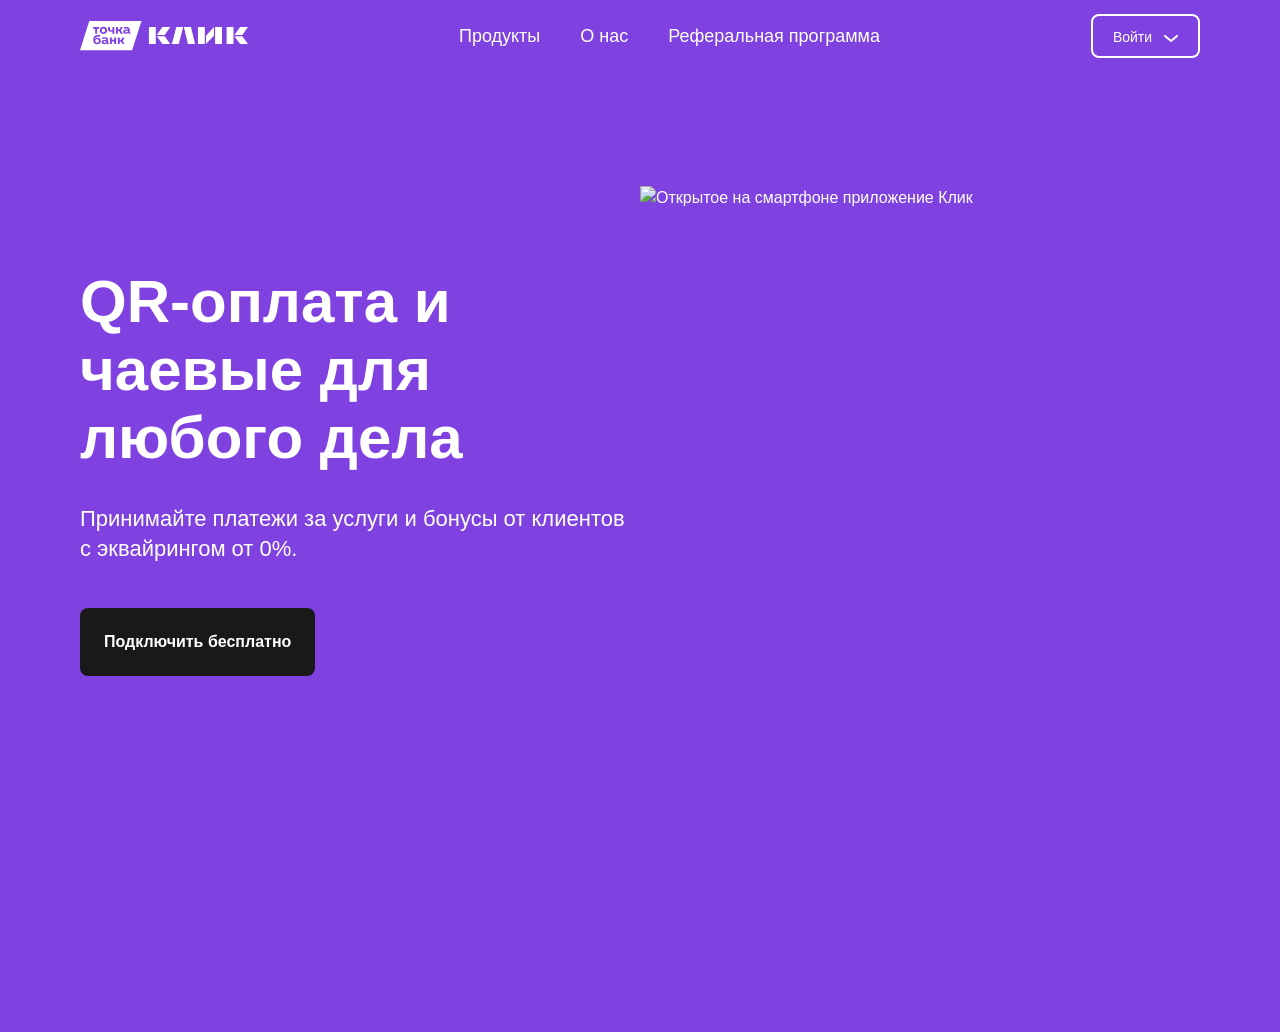
==== hero.html @ 93d18819 "Add files via upload" ====
<!DOCTYPE html>
<html lang="ru">

<head>
  <meta charset="utf-8">
  <meta name="viewport" content="width=device-width, initial-scale=1">
  <title>Оплата по QR-коду и безналичные чаевые для бизнеса — без приложений и комиссий | Клик</title>
  <link rel="preconnect" href="https://www.googletagmanager.com">
  <link rel="preconnect" href="https://mc.yandex.ru">
  <script type="text/javascript">
    (function() {
      function loadGTM() {
        var w = window,
          d = document,
          s = 'script',
          l = 'dataLayer',
          i = 'GTM-5W8ZVG';
        w[l] = w[l] || [];
        w[l].push({
          'gtm.start': new Date().getTime(),
          event: 'gtm.js'
        });
        var f = d.getElementsByTagName(s)[0],
          j = d.createElement(s),
          dl = l != 'dataLayer' ? '&l=' + l : '';
        j.async = true;
        j.src = 'https://www.googletagmanager.com/gtm.js?id=' + i + dl;
        f.parentNode.insertBefore(j, f);
      }
      if ('requestIdleCallback' in window) {
        requestIdleCallback(loadGTM, {
          timeout: 3000
        });
      } else {
        setTimeout(loadGTM, 2000);
      }
    })();
  </script>
  <style>
    html{
      background: #7F42E1;
    }
    @font-face {
      font-family: 'TT Norms Fallback';
      src: local('Arial');
      ascent-override: 97.1%;
      descent-override: 25.4%;
      line-gap-override: 0%;
      size-adjust: 102.17%
    }
    
    @font-face {
      font-family: 'TT Norms Tochka Extended';
      src: url('fonts/TT_Norms_Tochka_Extended_WOFF2/TT_Norms_Tochka_Extended_Normal.woff2') format('woff2');
      font-weight: 400;
      font-style: normal;
      font-display: optional
    }
    
    @font-face {
      font-family: 'TT Norms Tochka Extended';
      src: url('fonts/TT_Norms_Tochka_Extended_WOFF2/TT_Norms_Tochka_Extended_Medium.woff2') format('woff2');
      font-weight: 500;
      font-style: normal;
      font-display: optional
    }
    
    @font-face {
      font-family: 'TT Norms Tochka Extended';
      src: url('fonts/TT_Norms_Tochka_Extended_WOFF2/TT_Norms_Tochka_Extended_DemiBold.woff2') format('woff2');
      font-weight: 600;
      font-style: normal;
      font-display: optional
    }
    
    @font-face {
      font-family: 'TT Norms Tochka Extended';
      src: url('fonts/TT_Norms_Tochka_Extended_WOFF2/TT_Norms_Tochka_Extended_Bold.woff2') format('woff2');
      font-weight: 700;
      font-style: normal;
      font-display: optional
    }
    
    @font-face {
      font-family: 'Tochka Script';
      src: url('fonts/Tochka_Script/Tochka_Script.woff2') format('woff2');
      font-weight: 700;
      font-style: normal;
      font-display: optional
    }
  </style>
  <style>
    *,
    :after,
    :before {
      --tw-border-spacing-x: 0;
      --tw-border-spacing-y: 0;
      --tw-translate-x: 0;
      --tw-translate-y: 0;
      --tw-rotate: 0;
      --tw-skew-x: 0;
      --tw-skew-y: 0;
      --tw-scale-x: 1;
      --tw-scale-y: 1;
      --tw-pan-x: ;
      --tw-pan-y: ;
      --tw-pinch-zoom: ;
      --tw-scroll-snap-strictness: proximity;
      --tw-gradient-from-position: ;
      --tw-gradient-via-position: ;
      --tw-gradient-to-position: ;
      --tw-ordinal: ;
      --tw-slashed-zero: ;
      --tw-numeric-figure: ;
      --tw-numeric-spacing: ;
      --tw-numeric-fraction: ;
      --tw-ring-inset: ;
      --tw-ring-offset-width: 0px;
      --tw-ring-offset-color: #fff;
      --tw-ring-color: rgba(69, 77, 231, .5);
      --tw-ring-offset-shadow: 0 0 #0000;
      --tw-ring-shadow: 0 0 #0000;
      --tw-shadow: 0 0 #0000;
      --tw-shadow-colored: 0 0 #0000;
      --tw-blur: ;
      --tw-brightness: ;
      --tw-contrast: ;
      --tw-grayscale: ;
      --tw-hue-rotate: ;
      --tw-invert: ;
      --tw-saturate: ;
      --tw-sepia: ;
      --tw-drop-shadow: ;
      --tw-backdrop-blur: ;
      --tw-backdrop-brightness: ;
      --tw-backdrop-contrast: ;
      --tw-backdrop-grayscale: ;
      --tw-backdrop-hue-rotate: ;
      --tw-backdrop-invert: ;
      --tw-backdrop-opacity: ;
      --tw-backdrop-saturate: ;
      --tw-backdrop-sepia: ;
      --tw-contain-size: ;
      --tw-contain-layout: ;
      --tw-contain-paint: ;
      --tw-contain-style:
    }
    
    ::backdrop {
      --tw-border-spacing-x: 0;
      --tw-border-spacing-y: 0;
      --tw-translate-x: 0;
      --tw-translate-y: 0;
      --tw-rotate: 0;
      --tw-skew-x: 0;
      --tw-skew-y: 0;
      --tw-scale-x: 1;
      --tw-scale-y: 1;
      --tw-pan-x: ;
      --tw-pan-y: ;
      --tw-pinch-zoom: ;
      --tw-scroll-snap-strictness: proximity;
      --tw-gradient-from-position: ;
      --tw-gradient-via-position: ;
      --tw-gradient-to-position: ;
      --tw-ordinal: ;
      --tw-slashed-zero: ;
      --tw-numeric-figure: ;
      --tw-numeric-spacing: ;
      --tw-numeric-fraction: ;
      --tw-ring-inset: ;
      --tw-ring-offset-width: 0px;
      --tw-ring-offset-color: #fff;
      --tw-ring-color: rgba(69, 77, 231, .5);
      --tw-ring-offset-shadow: 0 0 #0000;
      --tw-ring-shadow: 0 0 #0000;
      --tw-shadow: 0 0 #0000;
      --tw-shadow-colored: 0 0 #0000;
      --tw-blur: ;
      --tw-brightness: ;
      --tw-contrast: ;
      --tw-grayscale: ;
      --tw-hue-rotate: ;
      --tw-invert: ;
      --tw-saturate: ;
      --tw-sepia: ;
      --tw-drop-shadow: ;
      --tw-backdrop-blur: ;
      --tw-backdrop-brightness: ;
      --tw-backdrop-contrast: ;
      --tw-backdrop-grayscale: ;
      --tw-backdrop-hue-rotate: ;
      --tw-backdrop-invert: ;
      --tw-backdrop-opacity: ;
      --tw-backdrop-saturate: ;
      --tw-backdrop-sepia: ;
      --tw-contain-size: ;
      --tw-contain-layout: ;
      --tw-contain-paint: ;
      --tw-contain-style:
    }
    
    *,
    :after,
    :before {
      border: 0 solid #e5e7eb;
      box-sizing: border-box
    }
    
    :after,
    :before {
      --tw-content: ""
    }
    
    :host,
    html {
      line-height: 1.5;
      -webkit-text-size-adjust: 100%;
      font-family: TT Norms Tochka Extended, TT Norms Fallback, sans-serif;
      font-feature-settings: normal;
      font-variation-settings: normal;
      -moz-tab-size: 4;
      -o-tab-size: 4;
      tab-size: 4;
      -webkit-tap-highlight-color: transparent
    }
    
    body {
      line-height: inherit;
      margin: 0
    }
    
    hr {
      border-top-width: 1px;
      color: inherit;
      height: 0
    }
    
    abbr:where([title]) {
      -webkit-text-decoration: underline dotted;
      text-decoration: underline dotted
    }
    
    h1,
    h2,
    h3,
    h4,
    h5,
    h6 {
      font-size: inherit;
      font-weight: inherit
    }
    
    a {
      color: inherit;
      text-decoration: inherit
    }
    
    b,
    strong {
      font-weight: bolder
    }
    
    code,
    kbd,
    pre,
    samp {
      font-family: ui-monospace, SFMono-Regular, Menlo, Monaco, Consolas, Liberation Mono, Courier New, monospace;
      font-feature-settings: normal;
      font-size: 1em;
      font-variation-settings: normal
    }
    
    small {
      font-size: 80%
    }
    
    sub,
    sup {
      font-size: 75%;
      line-height: 0;
      position: relative;
      vertical-align: baseline
    }
    
    sub {
      bottom: -.25em
    }
    
    sup {
      top: -.5em
    }
    
    table {
      border-collapse: collapse;
      border-color: inherit;
      text-indent: 0
    }
    
    button,
    input,
    optgroup,
    select,
    textarea {
      color: inherit;
      font-family: inherit;
      font-feature-settings: inherit;
      font-size: 100%;
      font-variation-settings: inherit;
      font-weight: inherit;
      letter-spacing: inherit;
      line-height: inherit;
      margin: 0;
      padding: 0
    }
    
    button,
    select {
      text-transform: none
    }
    
    button,
    input:where([type=button]),
    input:where([type=reset]),
    input:where([type=submit]) {
      -webkit-appearance: button;
      background-color: transparent;
      background-image: none
    }
    
    :-moz-focusring {
      outline: auto
    }
    
    :-moz-ui-invalid {
      box-shadow: none
    }
    
    progress {
      vertical-align: baseline
    }
    
    ::-webkit-inner-spin-button,
    ::-webkit-outer-spin-button {
      height: auto
    }
    
    [type=search] {
      -webkit-appearance: textfield;
      outline-offset: -2px
    }
    
    ::-webkit-search-decoration {
      -webkit-appearance: none
    }
    
    ::-webkit-file-upload-button {
      -webkit-appearance: button;
      font: inherit
    }
    
    summary {
      display: list-item
    }
    
    blockquote,
    dd,
    dl,
    figure,
    h1,
    h2,
    h3,
    h4,
    h5,
    h6,
    hr,
    p,
    pre {
      margin: 0
    }
    
    fieldset {
      margin: 0
    }
    
    fieldset,
    legend {
      padding: 0
    }
    
    menu,
    ol,
    ul {
      list-style: none;
      margin: 0;
      padding: 0
    }
    
    dialog {
      padding: 0
    }
    
    textarea {
      resize: vertical
    }
    
    input::-moz-placeholder,
    textarea::-moz-placeholder {
      color: #9ca3af;
      opacity: 1
    }
    
    input::placeholder,
    textarea::placeholder {
      color: #9ca3af;
      opacity: 1
    }
    
    [role=button],
    button {
      cursor: pointer
    }
    
    :disabled {
      cursor: default
    }
    
    audio,
    canvas,
    embed,
    iframe,
    img,
    object,
    svg,
    video {
      display: block;
      vertical-align: middle
    }
    
    img,
    video {
      height: auto;
      max-width: 100%
    }
    
    [hidden]:where(:not([hidden=until-found])) {
      display: none
    }
    
    html {
      scroll-behavior: smooth
    }
    
    body {
      box-sizing: border-box;
      font-family: TT Norms Tochka Extended, TT Norms Fallback, sans-serif
    }
    
    header {
      transition-duration: .2s;
      transition-property: all;
      transition-timing-function: cubic-bezier(.4, 0, .2, 1);
      width: 100%
    }
    
    footer,
    main {
      display: flex;
      flex-direction: column;
      margin: 0 auto
    }
    
    footer {
      gap: 1.5rem;
      padding: 2rem 1rem 1.5rem
    }
    
    @media(min-width:768px) {
      footer {
        gap: 2.5rem;
        padding: 2.5rem 1.75rem
      }
    }
    
    @media(min-width:1280px) {
      footer {
        padding: 4rem 5rem
      }
    }
    
    input:focus-visible {
      outline-style: solid;
      outline-width: 1px
    }
    
    ul {
      list-style-type: none;
      margin: 0;
      padding: 0
    }
    
    svg {
      transition-duration: .2s;
      transition-property: color, background-color, border-color, text-decoration-color, fill, stroke;
      transition-timing-function: cubic-bezier(.4, 0, .2, 1);
      vertical-align: baseline
    }
    
    .h1-website {
      font-size: 40px;
      font-weight: 700;
      line-height: 48px
    }
    
    @media(min-width:768px) {
      .h1-website {
        font-size: 48px;
        line-height: 56px
      }
    }
    
    @media(min-width:1280px) {
      .h1-website {
        font-size: 60px;
        line-height: 68px
      }
    }
    
    .h2-website {
      font-size: 32px;
      font-weight: 600;
      line-height: 40px
    }
    
    @media(min-width:768px) {
      .h2-website {
        font-size: 40px;
        line-height: 48px
      }
    }
    
    @media(min-width:1280px) {
      .h2-website {
        font-size: 48px;
        line-height: 56px
      }
    }
    
    .h3-website {
      font-size: 26px;
      font-weight: 600;
      line-height: 34px
    }
    
    @media(min-width:768px) {
      .h3-website {
        font-size: 30px;
        line-height: 38px
      }
    }
    
    @media(min-width:1280px) {
      .h3-website {
        font-size: 36px;
        line-height: 44px
      }
    }
    
    .h4-website {
      font-size: 22px;
      font-weight: 600;
      line-height: 30px
    }
    
    @media(min-width:768px) {
      .h4-website {
        font-size: 24px;
        line-height: 32px
      }
    }
    
    @media(min-width:1280px) {
      .h4-website {
        font-size: 28px;
        line-height: 36px
      }
    }
    
    .h5-website-normal {
      font-size: 18px;
      font-weight: 450;
      line-height: 26px
    }
    
    @media(min-width:768px) {
      .h5-website-normal {
        font-size: 20px;
        line-height: 28px
      }
    }
    
    @media(min-width:1280px) {
      .h5-website-normal {
        font-size: 22px;
        line-height: 30px
      }
    }
    
    .h5-website-demibold {
      font-size: 18px;
      font-weight: 600;
      line-height: 26px
    }
    
    @media(min-width:768px) {
      .h5-website-demibold {
        font-size: 20px;
        line-height: 28px
      }
    }
    
    @media(min-width:1280px) {
      .h5-website-demibold {
        font-size: 22px;
        line-height: 30px
      }
    }
    
    .text-body-l {
      font-size: 18px;
      font-weight: 500;
      line-height: 24px
    }
    
    @media(min-width:768px) {
      .text-body-l {
        font-size: 18px;
        line-height: 24px
      }
    }
    
    @media(min-width:1280px) {
      .text-body-l {
        font-size: 20px;
        line-height: 24px
      }
    }
    
    .text-body-m {
      font-size: 16px;
      font-weight: 500;
      line-height: 20px
    }
    
    @media(min-width:768px) {
      .text-body-m {
        font-size: 16px;
        line-height: 20px
      }
    }
    
    @media(min-width:1280px) {
      .text-body-m {
        font-size: 18px;
        line-height: 24px
      }
    }
    
    .text-body-s {
      font-size: 14px;
      font-weight: 500;
      line-height: 16px
    }
    
    @media(min-width:768px) {
      .text-body-s {
        font-size: 14px;
        line-height: 16px
      }
    }
    
    @media(min-width:1280px) {
      .text-body-s {
        font-size: 16px;
        line-height: 20px
      }
    }
    
    .text-button-l {
      font-size: 18px
    }
    
    .text-button-l,
    .text-button-m {
      font-weight: 600;
      line-height: 24px
    }
    
    .text-button-m {
      font-size: 16px
    }
    
    .text-button-s {
      font-size: 14px
    }
    
    .text-button-s,
    .text-display-l {
      font-weight: 600;
      line-height: 20px
    }
    
    .text-display-l {
      font-size: 16px
    }
    
    .text-display-m {
      font-size: 14px;
      font-weight: 500;
      line-height: 18px
    }
    
    .text-display-s {
      font-size: 12px;
      font-weight: 400;
      line-height: 16px
    }
    
    .text-stepNumber {
      font-size: 18px;
      font-weight: 700;
      line-height: 26px
    }
    
    @media(min-width:768px) {
      .text-stepNumber {
        font-size: 20px;
        line-height: 28px
      }
    }
    
    @media(min-width:1280px) {
      .text-stepNumber {
        font-size: 22px;
        line-height: 30px
      }
    }
    
    .text-nav-buttons-l {
      font-size: 18px;
      font-weight: 500;
      line-height: 24px
    }
    
    .text-nav-buttons-m {
      font-size: 16px;
      font-weight: 500;
      line-height: 24px
    }
    
    .btn-black {
      --tw-bg-opacity: 1;
      background-color: rgb(25 25 25/var(--tw-bg-opacity, 1));
      --tw-text-opacity: 1;
      color: rgb(255 255 255/var(--tw-text-opacity, 1))
    }
    
    .btn-black:active {
      --tw-bg-opacity: 1;
      background-color: rgb(0 0 0/var(--tw-bg-opacity, 1))
    }
    
    .btn-black:disabled {
      background-color: #19191914;
      color: #1919195c
    }
    
    @media(min-width:1280px) {
      .btn-black:hover {
        --tw-bg-opacity: 1;
        background-color: rgb(61 61 61/var(--tw-bg-opacity, 1))
      }
    }
    
    .btn-white {
      --tw-bg-opacity: 1;
      background-color: rgb(255 255 255/var(--tw-bg-opacity, 1));
      --tw-text-opacity: 1;
      color: rgb(25 25 25/var(--tw-text-opacity, 1))
    }
    
    .btn-white:hover {
      background-color: rgb(61 61 61/var(--tw-bg-opacity, 1))
    }
    
    .btn-white:active,
    .btn-white:hover {
      --tw-bg-opacity: 1;
      --tw-text-opacity: 1;
      color: rgb(255 255 255/var(--tw-text-opacity, 1))
    }
    
    .btn-white:active {
      background-color: rgb(0 0 0/var(--tw-bg-opacity, 1))
    }
    
    .btn-white:disabled {
      background-color: #19191914;
      color: #1919195c
    }
    
    .btn-with-border-black {
      border-width: 2px;
      --tw-border-opacity: 1;
      background-color: transparent;
      border-color: rgb(25 25 25/var(--tw-border-opacity, 1));
      --tw-text-opacity: 1;
      color: rgb(25 25 25/var(--tw-text-opacity, 1))
    }
    
    .btn-with-border-black:active,
    .btn-with-border-black:disabled {
      border-color: #1919190d;
      color: #1919195c
    }
    
    @media(min-width:1280px) {
      .btn-with-border-black:hover {
        color: #19191999
      }
    }
    
    .btn-with-border-white {
      border-width: 2px;
      --tw-border-opacity: 1;
      background-color: transparent;
      border-color: rgb(255 255 255/var(--tw-border-opacity, 1));
      --tw-text-opacity: 1;
      color: rgb(255 255 255/var(--tw-text-opacity, 1))
    }
    
    .btn-with-border-white:active {
      --tw-border-opacity: 1;
      border-color: rgb(178 142 237/var(--tw-border-opacity, 1));
      --tw-text-opacity: 1;
      color: rgb(178 142 237/var(--tw-text-opacity, 1))
    }
    
    .btn-with-border-white:disabled {
      border-color: #19191999;
      color: #19191999
    }
    
    @media(min-width:1280px) {
      .btn-with-border-white:hover {
        --tw-border-opacity: 1;
        border-color: rgb(178 142 237/var(--tw-border-opacity, 1));
        --tw-text-opacity: 1;
        color: rgb(178 142 237/var(--tw-text-opacity, 1))
      }
    }
    
    .btn-light-gray {
      background-color: #1919190d;
      --tw-text-opacity: 1;
      color: rgb(25 25 25/var(--tw-text-opacity, 1))
    }
    
    .btn-light-gray:hover {
      background-color: #19191914
    }
    
    .btn-light-gray:active,
    .btn-light-gray:disabled {
      background-color: #1919190d;
      color: #1919195c
    }
    
    .btn-red {
      --tw-bg-opacity: 1;
      background-color: rgb(204 38 38/var(--tw-bg-opacity, 1));
      --tw-text-opacity: 1;
      color: rgb(255 255 255/var(--tw-text-opacity, 1))
    }
    
    .btn-red:active {
      --tw-bg-opacity: 1;
      background-color: rgb(0 0 0/var(--tw-bg-opacity, 1))
    }
    
    .btn-red:disabled {
      background-color: #19191914;
      color: #1919195c
    }
    
    @media(min-width:1280px) {
      .btn-red:hover {
        --tw-bg-opacity: 1;
        background-color: rgb(163 16 16/var(--tw-bg-opacity, 1))
      }
    }
    
    .app-button_large,
    .app-button_medium,
    .app-button_small {
      align-items: center;
      display: flex;
      gap: .5rem;
      justify-content: center;
      transition-duration: .2s;
      transition-property: all;
      transition-timing-function: cubic-bezier(.4, 0, .2, 1)
    }
    
    .app-button_small {
      border-radius: .5rem;
      font-size: 14px;
      font-weight: 500;
      height: 2.75rem;
      line-height: 18px;
      padding: .75rem 1.25rem;
      text-align: center
    }
    
    .app-button_large,
    .app-button_medium {
      border-radius: .5rem;
      height: 3.5rem;
      padding: 1rem 1.25rem;
      text-align: center
    }
    
    @media(min-width:768px) {
      .app-button_large {
        height: 4.25rem;
        padding: 1.25rem 1.5rem
      }
    }
    
    .bg-settings_banner {
      background-position: 44% bottom;
      background-repeat: no-repeat;
      background-size: 150%
    }
    
    @media(min-width:768px) {
      .bg-settings_banner {
        background-position: 0 100%;
        background-size: 75%
      }
    }
    
    .safe-area {
      margin-left: 1rem;
      margin-right: 1rem
    }
    
    @media(min-width:768px) {
      .safe-area {
        margin-left: 1.75rem;
        margin-right: 1.75rem
      }
    }
    
    @media(min-width:1280px) {
      .safe-area {
        margin-left: 5rem;
        margin-right: 5rem
      }
    }
    
    .inset-section-header {
      padding-bottom: 2.5rem;
      padding-top: 5rem
    }
    
    @media(min-width:768px) {
      .inset-section-header {
        padding-bottom: 52px;
        padding-top: 7rem
      }
    }
    
    @media(min-width:1280px) {
      .inset-section-header {
        padding-bottom: 5rem;
        padding-top: 10rem
      }
    }
    
    .inset-section-header-l {
      padding-top: 5rem
    }
    
    @media(min-width:768px) {
      .inset-section-header-l {
        padding-top: 7rem
      }
    }
    
    @media(min-width:1280px) {
      .inset-section-header-l {
        padding-top: 10rem
      }
    }
    
    .inset-section-header-m {
      margin-top: 2.5rem
    }
    
    @media(min-width:768px) {
      .inset-section-header-m {
        margin-top: 52px
      }
    }
    
    @media(min-width:1280px) {
      .inset-section-header-m {
        margin-top: 5rem
      }
    }
    
    .inset-section-header-s {
      margin-top: 1.25rem
    }
    
    @media(min-width:768px) {
      .inset-section-header-s {
        margin-top: 1.75rem
      }
    }
    
    @media(min-width:1280px) {
      .inset-section-header-s {
        margin-top: 2.5rem
      }
    }
    
    .spacing-card-base {
      padding: 1.5rem
    }
    
    @media(min-width:768px) {
      .spacing-card-base {
        padding: 2rem
      }
    }
    
    @media(min-width:1280px) {
      .spacing-card-base {
        padding: 2.5rem
      }
    }
    
    .spacing-hero-product {
      margin-left: 0;
      margin-right: 0;
      padding: 5rem 1rem
    }
    
    @media(min-width:768px) {
      .spacing-hero-product {
        margin-left: 0;
        margin-right: 0;
        padding: 7rem 1.75rem
      }
    }
    
    @media(min-width:1280px) {
      .spacing-hero-product {
        margin-left: 5rem;
        margin-right: 5rem;
        padding: 2.5rem
      }
    }
    
    .spacing-hero-primary {
      margin-left: 0;
      margin-right: 0;
      padding: 5rem 1rem
    }
    
    @media(min-width:768px) {
      .spacing-hero-primary {
        margin-left: 0;
        margin-right: 0;
        padding: 7rem 1.75rem
      }
    }
    
    @media(min-width:1280px) {
      .spacing-hero-primary {
        margin-left: 5rem;
        margin-right: 5rem;
        padding: 5rem 0
      }
    }
    
    .spacing-hero-referal {
      margin-left: 0;
      margin-right: 0;
      padding: 5rem 1rem
    }
    
    @media(min-width:768px) {
      .spacing-hero-referal {
        margin-left: 0;
        margin-right: 0;
        padding: 7rem 1.75rem
      }
    }
    
    @media(min-width:1280px) {
      .spacing-hero-referal {
        margin-left: 5rem;
        margin-right: 5rem;
        padding: 5rem 2.5rem
      }
    }
    
    .spacing-footer {
      padding: 5rem 1rem
    }
    
    @media(min-width:768px) {
      .spacing-footer {
        padding: 7rem 1.75rem
      }
    }
    
    @media(min-width:1280px) {
      .spacing-footer {
        padding: 10rem 5rem
      }
    }
    
    .spacing-faq-question {
      padding-bottom: .75rem;
      padding-top: .75rem
    }
    
    .spacing-faq-answer {
      padding-bottom: 1.5rem
    }
    
    .gap-layout-l {
      gap: 5rem
    }
    
    .gap-layout-m {
      gap: 2.5rem
    }
    
    .gap-layout-s {
      gap: 1.25rem
    }
    
    .gap-card-l {
      gap: 1.75rem
    }
    
    .gap-card-m {
      gap: 1.25rem
    }
    
    .gap-card-s {
      gap: 1rem
    }
    
    .gap-card-xs {
      gap: .5rem
    }
    
    .gap-card-xxs {
      gap: .25rem
    }
    
    .gap-footer-xl {
      gap: 2.5rem
    }
    
    @media(min-width:768px) {
      .gap-footer-xl {
        gap: 60px
      }
    }
    
    @media(min-width:1280px) {
      .gap-footer-xl {
        gap: 60px
      }
    }
    
    .gap-footer-l {
      gap: 1.5rem
    }
    
    @media(min-width:768px) {
      .gap-footer-l {
        gap: 1.5rem
      }
    }
    
    @media(min-width:1280px) {
      .gap-footer-l {
        gap: 2.5rem
      }
    }
    
    .gap-footer-m {
      gap: 1.25rem
    }
    
    .gap-footer-s {
      gap: .75rem
    }
    
    .gap-footer-x {
      -moz-column-gap: 1.25rem;
      column-gap: 1.25rem
    }
    
    .gap-footer-y {
      row-gap: 2.5rem
    }
    
    @media(min-width:768px) {
      .gap-footer-y {
        row-gap: 60px
      }
    }
    
    @media(min-width:1280px) {
      .gap-footer-y {
        row-gap: 60px
      }
    }
    
    .gap-stepper-cta {
      gap: 2.5rem
    }
    
    .gap-stepper-card {
      gap: 1.25rem
    }
    
    @media(min-width:768px) {
      .gap-stepper-card {
        gap: 2.5rem
      }
    }
    
    @media(min-width:1280px) {
      .gap-stepper-card {
        gap: 2.5rem
      }
    }
    
    .radius-cards {
      border-radius: 1.5rem
    }
    
    @media(min-width:768px) {
      .radius-cards {
        border-radius: 1.5rem
      }
    }
    
    @media(min-width:1280px) {
      .radius-cards {
        border-radius: 32px
      }
    }
    
    .radius-hero {
      border-radius: 0
    }
    
    @media(min-width:768px) {
      .radius-hero {
        border-radius: 0
      }
    }
    
    @media(min-width:1280px) {
      .radius-hero {
        border-radius: 40px
      }
    }
    
    .radius-cta-secondary {
      border-radius: 0
    }
    
    @media(min-width:768px) {
      .radius-cta-secondary {
        border-radius: 0
      }
    }
    
    @media(min-width:1280px) {
      .radius-cta-secondary {
        border-radius: 32px
      }
    }
    
    .radius-pill {
      border-radius: 9999px
    }
    
    .sr-only {
      height: 1px;
      margin: -1px;
      overflow: hidden;
      padding: 0;
      position: absolute;
      width: 1px;
      clip: rect(0, 0, 0, 0);
      border-width: 0;
      white-space: nowrap
    }
    
    .pointer-events-none {
      pointer-events: none
    }
    
    .fixed {
      position: fixed
    }
    
    .absolute {
      position: absolute
    }
    
    .relative {
      position: relative
    }
    
    .inset-0 {
      inset: 0
    }
    
    .inset-y-0 {
      bottom: 0;
      top: 0
    }
    
    .bottom-0 {
      bottom: 0
    }
    
    .bottom-\[-22px\] {
      bottom: -22px
    }
    
    .bottom-\[20px\] {
      bottom: 20px
    }
    
    .bottom-\[22px\] {
      bottom: 22px
    }
    
    .left-0 {
      left: 0
    }
    
    .left-1\/2 {
      left: 50%
    }
    
    .left-10 {
      left: 2.5rem
    }
    
    .left-3 {
      left: .75rem
    }
    
    .left-\[32px\] {
      left: 32px
    }
    
    .right-0 {
      right: 0
    }
    
    .right-3 {
      right: .75rem
    }
    
    .right-4 {
      right: 1rem
    }
    
    .right-5 {
      right: 1.25rem
    }
    
    .right-\[0px\] {
      right: 0
    }
    
    .right-\[45px\] {
      right: 45px
    }
    
    .right-\[5px\] {
      right: 5px
    }
    
    .top-0 {
      top: 0
    }
    
    .top-1\/2 {
      top: 50%
    }
    
    .top-4 {
      top: 1rem
    }
    
    .top-5 {
      top: 1.25rem
    }
    
    .top-\[55px\] {
      top: 55px
    }
    
    .top-\[5px\] {
      top: 5px
    }
    
    .top-\[72px\] {
      top: 72px
    }
    
    .top-full {
      top: 100%
    }
    
    .z-10 {
      z-index: 10
    }
    
    .z-20 {
      z-index: 20
    }
    
    .z-50 {
      z-index: 50
    }
    
    .z-\[-10\] {
      z-index: -10
    }
    
    .z-\[49\] {
      z-index: 49
    }
    
    .col-span-1 {
      grid-column: span 1/span 1
    }
    
    .col-span-2 {
      grid-column: span 2/span 2
    }
    
    .col-span-3 {
      grid-column: span 3/span 3
    }
    
    .row-span-2 {
      grid-row: span 2/span 2
    }
    
    .m-4 {
      margin: 1rem
    }
    
    .m-\[0_auto\] {
      margin: 0 auto
    }
    
    .m-auto {
      margin: auto
    }
    
    .mx-2 {
      margin-left: .5rem;
      margin-right: .5rem
    }
    
    .mx-4 {
      margin-left: 1rem;
      margin-right: 1rem
    }
    
    .mx-5 {
      margin-left: 1.25rem;
      margin-right: 1.25rem
    }
    
    .mx-6 {
      margin-left: 1.5rem;
      margin-right: 1.5rem
    }
    
    .mx-auto {
      margin-left: auto;
      margin-right: auto
    }
    
    .my-0 {
      margin-bottom: 0;
      margin-top: 0
    }
    
    .my-7 {
      margin-bottom: 1.75rem;
      margin-top: 1.75rem
    }
    
    .mb-1 {
      margin-bottom: .25rem
    }
    
    .mb-10 {
      margin-bottom: 2.5rem
    }
    
    .mb-11 {
      margin-bottom: 2.75rem
    }
    
    .mb-14 {
      margin-bottom: 3.5rem
    }
    
    .mb-2 {
      margin-bottom: .5rem
    }
    
    .mb-20 {
      margin-bottom: 5rem
    }
    
    .mb-3 {
      margin-bottom: .75rem
    }
    
    .mb-4 {
      margin-bottom: 1rem
    }
    
    .mb-5 {
      margin-bottom: 1.25rem
    }
    
    .mb-6 {
      margin-bottom: 1.5rem
    }
    
    .mb-8 {
      margin-bottom: 2rem
    }
    
    .mb-\[14px\] {
      margin-bottom: 14px
    }
    
    .mb-\[7\.5rem\] {
      margin-bottom: 7.5rem
    }
    
    .ml-2 {
      margin-left: .5rem
    }
    
    .ml-5 {
      margin-left: 1.25rem
    }
    
    .ml-9 {
      margin-left: 2.25rem
    }
    
    .ml-auto {
      margin-left: auto
    }
    
    .mr-2 {
      margin-right: .5rem
    }
    
    .mt-1 {
      margin-top: .25rem
    }
    
    .mt-10 {
      margin-top: 2.5rem
    }
    
    .mt-2 {
      margin-top: .5rem
    }
    
    .mt-24 {
      margin-top: 6rem
    }
    
    .mt-4 {
      margin-top: 1rem
    }
    
    .mt-\[28px\] {
      margin-top: 28px
    }
    
    .mt-\[68px\] {
      margin-top: 68px
    }
    
    .box-border {
      box-sizing: border-box
    }
    
    .line-clamp-1 {
      display: -webkit-box;
      overflow: hidden;
      -webkit-box-orient: vertical;
      -webkit-line-clamp: 1
    }
    
    .block {
      display: block
    }
    
    .inline-block {
      display: inline-block
    }
    
    .flex {
      display: flex
    }
    
    .inline-flex {
      display: inline-flex
    }
    
    .grid {
      display: grid
    }
    
    .hidden {
      display: none
    }
    
    .aspect-square {
      aspect-ratio: 1/1
    }
    
    .size-20 {
      height: 5rem;
      width: 5rem
    }
    
    .size-6 {
      height: 1.5rem;
      width: 1.5rem
    }
    
    .size-\[74px\] {
      height: 74px;
      width: 74px
    }
    
    .\!h-auto {
      height: auto!important
    }
    
    .h-10 {
      height: 2.5rem
    }
    
    .h-11 {
      height: 2.75rem
    }
    
    .h-14 {
      height: 3.5rem
    }
    
    .h-24 {
      height: 6rem
    }
    
    .h-4 {
      height: 1rem
    }
    
    .h-5 {
      height: 1.25rem
    }
    
    .h-6 {
      height: 1.5rem
    }
    
    .h-7 {
      height: 1.75rem
    }
    
    .h-8 {
      height: 2rem
    }
    
    .h-\[1100px\] {
      height: 1100px
    }
    
    .h-\[1px\] {
      height: 1px
    }
    
    .h-\[20px\] {
      height: 20px
    }
    
    .h-\[215px\] {
      height: 215px
    }
    
    .h-\[235px\] {
      height: 235px
    }
    
    .h-\[2px\] {
      height: 2px
    }
    
    .h-\[350px\] {
      height: 350px
    }
    
    .h-\[40px\] {
      height: 40px
    }
    
    .h-\[420px\] {
      height: 420px
    }
    
    .h-\[48px\] {
      height: 48px
    }
    
    .h-\[580px\] {
      height: 580px
    }
    
    .h-\[60px\] {
      height: 60px
    }
    
    .h-\[720px\] {
      height: 720px
    }
    
    .h-\[72px\] {
      height: 72px
    }
    
    .h-\[76px\] {
      height: 76px
    }
    
    .h-\[8\.75rem\] {
      height: 8.75rem
    }
    
    .h-\[80px\] {
      height: 80px
    }
    
    .h-auto {
      height: auto
    }
    
    .h-full {
      height: 100%
    }
    
    .\!max-h-\[218px\] {
      max-height: 218px!important
    }
    
    .\!max-h-\[365px\] {
      max-height: 365px!important
    }
    
    .max-h-0 {
      max-height: 0
    }
    
    .max-h-72 {
      max-height: 18rem
    }
    
    .max-h-\[300px\] {
      max-height: 300px
    }
    
    .max-h-\[350px\] {
      max-height: 350px
    }
    
    .max-h-\[90vh\] {
      max-height: 90vh
    }
    
    .max-h-full {
      max-height: 100%
    }
    
    .max-h-screen {
      max-height: 100vh
    }
    
    .min-h-\[260px\] {
      min-height: 260px
    }
    
    .min-h-\[500px\] {
      min-height: 500px
    }
    
    .min-h-\[auto\] {
      min-height: auto
    }
    
    .min-h-screen {
      min-height: 100vh
    }
    
    .\!w-full {
      width: 100%!important
    }
    
    .w-1\/2 {
      width: 50%
    }
    
    .w-10 {
      width: 2.5rem
    }
    
    .w-12 {
      width: 3rem
    }
    
    .w-14 {
      width: 3.5rem
    }
    
    .w-2\/3 {
      width: 66.666667%
    }
    
    .w-24 {
      width: 6rem
    }
    
    .w-5 {
      width: 1.25rem
    }
    
    .w-6 {
      width: 1.5rem
    }
    
    .w-8 {
      width: 2rem
    }
    
    .w-\[280px\] {
      width: 280px
    }
    
    .w-\[2px\] {
      width: 2px
    }
    
    .w-\[30vw\] {
      width: 30vw
    }
    
    .w-\[340px\] {
      width: 340px
    }
    
    .w-\[38px\] {
      width: 38px
    }
    
    .w-\[40px\] {
      width: 40px
    }
    
    .w-\[48px\] {
      width: 48px
    }
    
    .w-\[60px\] {
      width: 60px
    }
    
    .w-\[72px\] {
      width: 72px
    }
    
    .w-\[76px\] {
      width: 76px
    }
    
    .w-\[8\.75rem\] {
      width: 8.75rem
    }
    
    .w-fit {
      width: -moz-fit-content;
      width: fit-content
    }
    
    .w-full {
      width: 100%
    }
    
    .min-w-0 {
      min-width: 0
    }
    
    .min-w-48 {
      min-width: 12rem
    }
    
    .min-w-\[343px\] {
      min-width: 343px
    }
    
    .min-w-\[auto\] {
      min-width: auto
    }
    
    .max-w-2xl {
      max-width: 42rem
    }
    
    .max-w-3xl {
      max-width: 48rem
    }
    
    .max-w-\[1440px\] {
      max-width: 1440px
    }
    
    .max-w-\[17\.125rem\] {
      max-width: 17.125rem
    }
    
    .max-w-\[175px\] {
      max-width: 175px
    }
    
    .max-w-\[216px\] {
      max-width: 216px
    }
    
    .max-w-\[343px\] {
      max-width: 343px
    }
    
    .max-w-\[50\%\] {
      max-width: 50%
    }
    
    .max-w-\[620px\] {
      max-width: 620px
    }
    
    .max-w-\[80rem\] {
      max-width: 80rem
    }
    
    .max-w-\[85px\] {
      max-width: 85px
    }
    
    .max-w-\[90rem\] {
      max-width: 90rem
    }
    
    .max-w-full {
      max-width: 100%
    }
    
    .flex-1 {
      flex: 1 1 0%
    }
    
    .flex-shrink-0,
    .shrink-0 {
      flex-shrink: 0
    }
    
    .grow {
      flex-grow: 1
    }
    
    .basis-1\/2 {
      flex-basis: 50%
    }
    
    .basis-1\/3 {
      flex-basis: 33.333333%
    }
    
    .basis-auto {
      flex-basis: auto
    }
    
    .-translate-x-1\/2 {
      --tw-translate-x: -50%
    }
    
    .-translate-x-1\/2,
    .-translate-y-1\/2 {
      transform: translate(var(--tw-translate-x), var(--tw-translate-y)) rotate(var(--tw-rotate)) skew(var(--tw-skew-x)) skewY(var(--tw-skew-y)) scaleX(var(--tw-scale-x)) scaleY(var(--tw-scale-y))
    }
    
    .-translate-y-1\/2 {
      --tw-translate-y: -50%
    }
    
    .translate-x-1 {
      --tw-translate-x: .25rem
    }
    
    .translate-x-1,
    .translate-x-7 {
      transform: translate(var(--tw-translate-x), var(--tw-translate-y)) rotate(var(--tw-rotate)) skew(var(--tw-skew-x)) skewY(var(--tw-skew-y)) scaleX(var(--tw-scale-x)) scaleY(var(--tw-scale-y))
    }
    
    .translate-x-7 {
      --tw-translate-x: 1.75rem
    }
    
    .-rotate-45 {
      --tw-rotate: -45deg
    }
    
    .-rotate-45,
    .rotate-45 {
      transform: translate(var(--tw-translate-x), var(--tw-translate-y)) rotate(var(--tw-rotate)) skew(var(--tw-skew-x)) skewY(var(--tw-skew-y)) scaleX(var(--tw-scale-x)) scaleY(var(--tw-scale-y))
    }
    
    .rotate-45 {
      --tw-rotate: 45deg
    }
    
    .rotate-90 {
      --tw-rotate: 90deg
    }
    
    .rotate-90,
    .transform {
      transform: translate(var(--tw-translate-x), var(--tw-translate-y)) rotate(var(--tw-rotate)) skew(var(--tw-skew-x)) skewY(var(--tw-skew-y)) scaleX(var(--tw-scale-x)) scaleY(var(--tw-scale-y))
    }
    
    @keyframes spin {
      to {
        transform: rotate(1turn)
      }
    }
    
    .animate-spin {
      animation: spin 1s linear infinite
    }
    
    .cursor-default {
      cursor: default
    }
    
    .cursor-not-allowed {
      cursor: not-allowed
    }
    
    .cursor-pointer {
      cursor: pointer
    }
    
    .select-none {
      -webkit-user-select: none;
      -moz-user-select: none;
      user-select: none
    }
    
    .resize {
      resize: both
    }
    
    .list-disc {
      list-style-type: disc
    }
    
    .grid-cols-1 {
      grid-template-columns: repeat(1, minmax(0, 1fr))
    }
    
    .grid-cols-2 {
      grid-template-columns: repeat(2, minmax(0, 1fr))
    }
    
    .flex-row {
      flex-direction: row
    }
    
    .flex-col {
      flex-direction: column
    }
    
    .flex-col-reverse {
      flex-direction: column-reverse
    }
    
    .flex-wrap {
      flex-wrap: wrap
    }
    
    .items-start {
      align-items: flex-start
    }
    
    .items-end {
      align-items: flex-end
    }
    
    .items-center {
      align-items: center
    }
    
    .justify-start {
      justify-content: flex-start
    }
    
    .justify-end {
      justify-content: flex-end
    }
    
    .justify-center {
      justify-content: center
    }
    
    .justify-between {
      justify-content: space-between
    }
    
    .gap-1 {
      gap: .25rem
    }
    
    .gap-1\.5 {
      gap: .375rem
    }
    
    .gap-10 {
      gap: 2.5rem
    }
    
    .gap-11 {
      gap: 2.75rem
    }
    
    .gap-2 {
      gap: .5rem
    }
    
    .gap-20 {
      gap: 5rem
    }
    
    .gap-3 {
      gap: .75rem
    }
    
    .gap-4 {
      gap: 1rem
    }
    
    .gap-5 {
      gap: 1.25rem
    }
    
    .gap-6 {
      gap: 1.5rem
    }
    
    .gap-7 {
      gap: 1.75rem
    }
    
    .gap-8 {
      gap: 2rem
    }
    
    .gap-\[10px\] {
      gap: 10px
    }
    
    .gap-\[2\.25rem\] {
      gap: 2.25rem
    }
    
    .gap-\[23px\] {
      gap: 23px
    }
    
    .gap-\[28px\] {
      gap: 28px
    }
    
    .gap-\[4\.375rem\] {
      gap: 4.375rem
    }
    
    .space-y-3>:not([hidden])~:not([hidden]) {
      --tw-space-y-reverse: 0;
      margin-bottom: calc(.75rem*var(--tw-space-y-reverse));
      margin-top: calc(.75rem*(1 - var(--tw-space-y-reverse)))
    }
    
    .space-y-4>:not([hidden])~:not([hidden]) {
      --tw-space-y-reverse: 0;
      margin-bottom: calc(1rem*var(--tw-space-y-reverse));
      margin-top: calc(1rem*(1 - var(--tw-space-y-reverse)))
    }
    
    .self-stretch {
      align-self: stretch
    }
    
    .overflow-auto {
      overflow: auto
    }
    
    .overflow-hidden {
      overflow: hidden
    }
    
    .overflow-visible {
      overflow: visible
    }
    
    .overflow-y-auto {
      overflow-y: auto
    }
    
    .overflow-x-hidden {
      overflow-x: hidden
    }
    
    .text-ellipsis {
      text-overflow: ellipsis
    }
    
    .whitespace-nowrap {
      white-space: nowrap
    }
    
    .whitespace-pre-line {
      white-space: pre-line
    }
    
    .text-nowrap {
      text-wrap: nowrap
    }
    
    .break-all {
      word-break: break-all
    }
    
    .rounded-2xl {
      border-radius: 1rem
    }
    
    .rounded-3xl {
      border-radius: 1.5rem
    }
    
    .rounded-\[0\.75rem\] {
      border-radius: .75rem
    }
    
    .rounded-\[1\.3rem\] {
      border-radius: 1.3rem
    }
    
    .rounded-\[1\.75rem\] {
      border-radius: 1.75rem
    }
    
    .rounded-\[10px\] {
      border-radius: 10px
    }
    
    .rounded-\[2rem\] {
      border-radius: 2rem
    }
    
    .rounded-\[6px\] {
      border-radius: 6px
    }
    
    .rounded-\[8px\] {
      border-radius: 8px
    }
    
    .rounded-full {
      border-radius: 9999px
    }
    
    .rounded-lg {
      border-radius: .5rem
    }
    
    .rounded-md {
      border-radius: .375rem
    }
    
    .rounded-sm {
      border-radius: .125rem
    }
    
    .rounded-xl {
      border-radius: .75rem
    }
    
    .border {
      border-width: 1px
    }
    
    .border-2 {
      border-width: 2px
    }
    
    .border-b {
      border-bottom-width: 1px
    }
    
    .border-solid {
      border-style: solid
    }
    
    .border-\[\#1919191f\] {
      border-color: #1919191f
    }
    
    .border-\[rgba\(254\, 202\, 202\, 1\)\] {
      border-color: #fecaca
    }
    
    .border-black {
      --tw-border-opacity: 1;
      border-color: rgb(0 0 0/var(--tw-border-opacity, 1))
    }
    
    .border-current {
      border-color: currentColor
    }
    
    .border-gray-300 {
      --tw-border-opacity: 1;
      border-color: rgb(209 213 219/var(--tw-border-opacity, 1))
    }
    
    .border-gray-400 {
      --tw-border-opacity: 1;
      border-color: rgb(156 163 175/var(--tw-border-opacity, 1))
    }
    
    .border-productBlack-300 {
      border-color: #1919191f
    }
    
    .border-productBlack-350 {
      border-color: #19191933
    }
    
    .border-productBlack-main {
      --tw-border-opacity: 1;
      border-color: rgb(25 25 25/var(--tw-border-opacity, 1))
    }
    
    .border-red-600 {
      border-color: #fe4c4ce0
    }
    
    .border-transparent {
      border-color: transparent
    }
    
    .border-white {
      --tw-border-opacity: 1;
      border-color: rgb(255 255 255/var(--tw-border-opacity, 1))
    }
    
    .bg-\[\#191919\]\/10 {
      background-color: #1919191a
    }
    
    .bg-\[\#3f9180\] {
      --tw-bg-opacity: 1;
      background-color: rgb(63 145 128/var(--tw-bg-opacity, 1))
    }
    
    .bg-\[\#5CAD9A\] {
      --tw-bg-opacity: 1;
      background-color: rgb(92 173 154/var(--tw-bg-opacity, 1))
    }
    
    .bg-\[\#7F42E1\],
    .bg-\[\#7f42e1\] {
      --tw-bg-opacity: 1;
      background-color: rgb(127 66 225/var(--tw-bg-opacity, 1))
    }
    
    .bg-\[\#E7DBFD\] {
      --tw-bg-opacity: 1;
      background-color: rgb(231 219 253/var(--tw-bg-opacity, 1))
    }
    
    .bg-\[\#E8DCFE\] {
      --tw-bg-opacity: 1;
      background-color: rgb(232 220 254/var(--tw-bg-opacity, 1))
    }
    
    .bg-\[\#EAE5F3\] {
      --tw-bg-opacity: 1;
      background-color: rgb(234 229 243/var(--tw-bg-opacity, 1))
    }
    
    .bg-\[\#F4F4F4\] {
      --tw-bg-opacity: 1;
      background-color: rgb(244 244 244/var(--tw-bg-opacity, 1))
    }
    
    .bg-\[\#F5F0FF\] {
      --tw-bg-opacity: 1;
      background-color: rgb(245 240 255/var(--tw-bg-opacity, 1))
    }
    
    .bg-\[\#e14a4a\] {
      --tw-bg-opacity: 1;
      background-color: rgb(225 74 74/var(--tw-bg-opacity, 1))
    }
    
    .bg-\[\#e5e5e5\] {
      --tw-bg-opacity: 1;
      background-color: rgb(229 229 229/var(--tw-bg-opacity, 1))
    }
    
    .bg-\[\#f4f4f4\] {
      --tw-bg-opacity: 1;
      background-color: rgb(244 244 244/var(--tw-bg-opacity, 1))
    }
    
    .bg-\[\#f5f0ff\] {
      --tw-bg-opacity: 1;
      background-color: rgb(245 240 255/var(--tw-bg-opacity, 1))
    }
    
    .bg-\[\#f7f7f7\] {
      --tw-bg-opacity: 1;
      background-color: rgb(247 247 247/var(--tw-bg-opacity, 1))
    }
    
    .bg-\[rgba\(25\, 25\, 25\, 0\.12\)\] {
      background-color: #1919191f
    }
    
    .bg-black {
      --tw-bg-opacity: 1;
      background-color: rgb(0 0 0/var(--tw-bg-opacity, 1))
    }
    
    .bg-black\/50 {
      background-color: #00000080
    }
    
    .bg-blue-500 {
      background-color: #454de799
    }
    
    .bg-brand-main {
      --tw-bg-opacity: 1;
      background-color: rgb(127 66 225/var(--tw-bg-opacity, 1))
    }
    
    .bg-productAmaranth-200 {
      --tw-bg-opacity: 1;
      background-color: rgb(252 232 245/var(--tw-bg-opacity, 1))
    }
    
    .bg-productAqua-200 {
      --tw-bg-opacity: 1;
      background-color: rgb(230 247 250/var(--tw-bg-opacity, 1))
    }
    
    .bg-productBlack-100 {
      background-color: #1919190a
    }
    
    .bg-productBlack-200 {
      background-color: #19191914
    }
    
    .bg-productBlack-300 {
      background-color: #1919191f
    }
    
    .bg-productBlack-500 {
      background-color: #19191999
    }
    
    .bg-productGray-main {
      --tw-bg-opacity: 1;
      background-color: rgb(249 249 249/var(--tw-bg-opacity, 1))
    }
    
    .bg-productGreen-200 {
      --tw-bg-opacity: 1;
      background-color: rgb(230 250 240/var(--tw-bg-opacity, 1))
    }
    
    .bg-productOrange-200 {
      --tw-bg-opacity: 1;
      background-color: rgb(252 239 235/var(--tw-bg-opacity, 1))
    }
    
    .bg-productPurple-200 {
      --tw-bg-opacity: 1;
      background-color: rgb(245 240 255/var(--tw-bg-opacity, 1))
    }
    
    .bg-productPurple-main {
      --tw-bg-opacity: 1;
      background-color: rgb(127 66 225/var(--tw-bg-opacity, 1))
    }
    
    .bg-productWhite-main {
      --tw-bg-opacity: 1;
      background-color: rgb(255 255 255/var(--tw-bg-opacity, 1))
    }
    
    .bg-productYellow-200 {
      --tw-bg-opacity: 1;
      background-color: rgb(251 239 210/var(--tw-bg-opacity, 1))
    }
    
    .bg-red-50\/95 {
      background-color: #fef2f2f2
    }
    
    .bg-transparent {
      background-color: transparent
    }
    
    .bg-white {
      --tw-bg-opacity: 1;
      background-color: rgb(255 255 255/var(--tw-bg-opacity, 1))
    }
    
    .bg-circle-amaranth {
      background-image: url(images/banners/how-it-works/circle_amaranth.png)
    }
    
    .bg-circle-aqua {
      background-image: url(images/banners/how-it-works/circle_aqua.png)
    }
    
    .bg-circle-green {
      background-image: url(images/banners/how-it-works/circle_green.png)
    }
    
    .bg-circle-orange {
      background-image: url(images/banners/how-it-works/circle_orange.png)
    }
    
    .bg-circle-violet {
      background-image: url(images/banners/how-it-works/circle_violet.png)
    }
    
    .bg-circle-yellow {
      background-image: url(images/banners/how-it-works/circle_yellow.png)
    }
    
    .\!object-contain {
      -o-object-fit: contain!important;
      object-fit: contain!important
    }
    
    .object-contain {
      -o-object-fit: contain;
      object-fit: contain
    }
    
    .object-cover {
      -o-object-fit: cover;
      object-fit: cover
    }
    
    .p-0 {
      padding: 0
    }
    
    .p-1 {
      padding: .25rem
    }
    
    .p-4 {
      padding: 1rem
    }
    
    .p-5 {
      padding: 1.25rem
    }
    
    .p-6 {
      padding: 1.5rem
    }
    
    .p-7 {
      padding: 1.75rem
    }
    
    .p-\[16px\] {
      padding: 16px
    }
    
    .px-0 {
      padding-left: 0;
      padding-right: 0
    }
    
    .px-2\.5 {
      padding-left: .625rem;
      padding-right: .625rem
    }
    
    .px-3 {
      padding-left: .75rem;
      padding-right: .75rem
    }
    
    .px-4 {
      padding-left: 1rem;
      padding-right: 1rem
    }
    
    .px-5 {
      padding-left: 1.25rem;
      padding-right: 1.25rem
    }
    
    .px-6 {
      padding-left: 1.5rem;
      padding-right: 1.5rem
    }
    
    .px-7 {
      padding-left: 1.75rem;
      padding-right: 1.75rem
    }
    
    .px-\[0\.375rem\] {
      padding-left: .375rem;
      padding-right: .375rem
    }
    
    .py-1 {
      padding-bottom: .25rem;
      padding-top: .25rem
    }
    
    .py-1\.5 {
      padding-bottom: .375rem;
      padding-top: .375rem
    }
    
    .py-10 {
      padding-bottom: 2.5rem;
      padding-top: 2.5rem
    }
    
    .py-12 {
      padding-bottom: 3rem;
      padding-top: 3rem
    }
    
    .py-2 {
      padding-bottom: .5rem;
      padding-top: .5rem
    }
    
    .py-20 {
      padding-bottom: 5rem;
      padding-top: 5rem
    }
    
    .py-24 {
      padding-bottom: 6rem;
      padding-top: 6rem
    }
    
    .py-3 {
      padding-bottom: .75rem;
      padding-top: .75rem
    }
    
    .py-4 {
      padding-bottom: 1rem;
      padding-top: 1rem
    }
    
    .py-5 {
      padding-bottom: 1.25rem;
      padding-top: 1.25rem
    }
    
    .py-\[14px\] {
      padding-bottom: 14px;
      padding-top: 14px
    }
    
    .pb-0 {
      padding-bottom: 0
    }
    
    .pb-10 {
      padding-bottom: 2.5rem
    }
    
    .pb-20 {
      padding-bottom: 5rem
    }
    
    .pb-6 {
      padding-bottom: 1.5rem
    }
    
    .pb-\[68px\] {
      padding-bottom: 68px
    }
    
    .pl-3 {
      padding-left: .75rem
    }
    
    .pr-12 {
      padding-right: 3rem
    }
    
    .pt-1 {
      padding-top: .25rem
    }
    
    .pt-2 {
      padding-top: .5rem
    }
    
    .pt-20 {
      padding-top: 5rem
    }
    
    .pt-5 {
      padding-top: 1.25rem
    }
    
    .pt-\[5\.5rem\] {
      padding-top: 5.5rem
    }
    
    .text-left {
      text-align: left
    }
    
    .text-center {
      text-align: center
    }
    
    .font-tochka {
      font-family: Tochka Script, sans-serif
    }
    
    .text-2xl {
      font-size: 1.5rem;
      line-height: 2rem
    }
    
    .text-\[0\.625rem\] {
      font-size: .625rem
    }
    
    .text-\[0\.75rem\] {
      font-size: .75rem
    }
    
    .text-\[14px\] {
      font-size: 14px
    }
    
    .text-\[16px\] {
      font-size: 16px
    }
    
    .text-\[18px\] {
      font-size: 18px
    }
    
    .text-\[2\.125rem\] {
      font-size: 2.125rem
    }
    
    .text-\[2\.75rem\] {
      font-size: 2.75rem
    }
    
    .text-\[20px\] {
      font-size: 20px
    }
    
    .text-\[24px\] {
      font-size: 24px
    }
    
    .text-\[28px\] {
      font-size: 28px
    }
    
    .text-\[30px\] {
      font-size: 30px
    }
    
    .text-\[36px\] {
      font-size: 36px
    }
    
    .text-\[5rem\] {
      font-size: 5rem
    }
    
    .text-base {
      font-size: 1rem;
      line-height: 1.5rem
    }
    
    .text-lg {
      font-size: 1.125rem;
      line-height: 1.75rem
    }
    
    .text-sm {
      font-size: .875rem;
      line-height: 1.25rem
    }
    
    .text-xl {
      font-size: 1.25rem;
      line-height: 1.75rem
    }
    
    .text-xs {
      font-size: .75rem;
      line-height: 1rem
    }
    
    .font-\[450\] {
      font-weight: 450
    }
    
    .font-bold {
      font-weight: 700
    }
    
    .font-medium {
      font-weight: 500
    }
    
    .font-normal {
      font-weight: 400
    }
    
    .font-semibold {
      font-weight: 600
    }
    
    .uppercase {
      text-transform: uppercase
    }
    
    .capitalize {
      text-transform: capitalize
    }
    
    .leading-10 {
      line-height: 2.5rem
    }
    
    .leading-4 {
      line-height: 1rem
    }
    
    .leading-5 {
      line-height: 1.25rem
    }
    
    .leading-6 {
      line-height: 1.5rem
    }
    
    .leading-7 {
      line-height: 1.75rem
    }
    
    .leading-9 {
      line-height: 2.25rem
    }
    
    .leading-\[1\.125rem\] {
      line-height: 1.125rem
    }
    
    .leading-\[18px\] {
      line-height: 18px
    }
    
    .leading-\[20px\] {
      line-height: 20px
    }
    
    .leading-\[34px\] {
      line-height: 34px
    }
    
    .leading-\[3rem\] {
      line-height: 3rem
    }
    
    .leading-none {
      line-height: 1
    }
    
    .leading-relaxed {
      line-height: 1.625
    }
    
    .tracking-\[2\%\] {
      letter-spacing: 2%
    }
    
    .text-\[\#191919\] {
      --tw-text-opacity: 1;
      color: rgb(25 25 25/var(--tw-text-opacity, 1))
    }
    
    .text-\[\#191919\]\/60 {
      color: #19191999
    }
    
    .text-\[\#676767\] {
      --tw-text-opacity: 1;
      color: rgb(103 103 103/var(--tw-text-opacity, 1))
    }
    
    .text-\[\#7F42E1\] {
      --tw-text-opacity: 1;
      color: rgb(127 66 225/var(--tw-text-opacity, 1))
    }
    
    .text-\[\#7e22ce\] {
      --tw-text-opacity: 1;
      color: rgb(126 34 206/var(--tw-text-opacity, 1))
    }
    
    .text-\[\#DBCBF7\] {
      --tw-text-opacity: 1;
      color: rgb(219 203 247/var(--tw-text-opacity, 1))
    }
    
    .text-\[rgb\(25\, 25\, 25\)\] {
      --tw-text-opacity: 1;
      color: rgb(25 25 25/var(--tw-text-opacity, 1))
    }
    
    .text-\[rgba\(127\, 66\, 225\, 1\)\] {
      color: #7f42e1
    }
    
    .text-\[rgba\(25\, 25\, 25\, 0\.64\)\] {
      color: #191919a3
    }
    
    .text-\[rgba\(71\, 85\, 105\, 1\)\] {
      color: #475569
    }
    
    .text-black {
      --tw-text-opacity: 1;
      color: rgb(0 0 0/var(--tw-text-opacity, 1))
    }
    
    .text-brand-main {
      --tw-text-opacity: 1;
      color: rgb(127 66 225/var(--tw-text-opacity, 1))
    }
    
    .text-gray-400 {
      --tw-text-opacity: 1;
      color: rgb(156 163 175/var(--tw-text-opacity, 1))
    }
    
    .text-gray-500 {
      --tw-text-opacity: 1;
      color: rgb(107 114 128/var(--tw-text-opacity, 1))
    }
    
    .text-gray-600 {
      --tw-text-opacity: 1;
      color: rgb(75 85 99/var(--tw-text-opacity, 1))
    }
    
    .text-gray-700 {
      --tw-text-opacity: 1;
      color: rgb(55 65 81/var(--tw-text-opacity, 1))
    }
    
    .text-gray-800 {
      --tw-text-opacity: 1;
      color: rgb(31 41 55/var(--tw-text-opacity, 1))
    }
    
    .text-gray-900 {
      --tw-text-opacity: 1;
      color: rgb(17 24 39/var(--tw-text-opacity, 1))
    }
    
    .text-productBlack-300 {
      color: #1919191f
    }
    
    .text-productBlack-500 {
      color: #19191999
    }
    
    .text-productBlack-main {
      --tw-text-opacity: 1;
      color: rgb(25 25 25/var(--tw-text-opacity, 1))
    }
    
    .text-productYellow-main {
      --tw-text-opacity: 1;
      color: rgb(218 174 47/var(--tw-text-opacity, 1))
    }
    
    .text-red-600 {
      color: #fe4c4ce0
    }
    
    .text-red-700 {
      --tw-text-opacity: 1;
      color: rgb(204 38 38/var(--tw-text-opacity, 1))
    }
    
    .text-red-900 {
      --tw-text-opacity: 1;
      color: rgb(127 29 29/var(--tw-text-opacity, 1))
    }
    
    .text-violet-600 {
      --tw-text-opacity: 1;
      color: rgb(124 58 237/var(--tw-text-opacity, 1))
    }
    
    .text-white {
      --tw-text-opacity: 1;
      color: rgb(255 255 255/var(--tw-text-opacity, 1))
    }
    
    .text-opacity-60 {
      --tw-text-opacity: .6
    }
    
    .underline {
      text-decoration-line: underline
    }
    
    .placeholder-gray-400::-moz-placeholder {
      --tw-placeholder-opacity: 1;
      color: rgb(156 163 175/var(--tw-placeholder-opacity, 1))
    }
    
    .placeholder-gray-400::placeholder {
      --tw-placeholder-opacity: 1;
      color: rgb(156 163 175/var(--tw-placeholder-opacity, 1))
    }
    
    .opacity-0 {
      opacity: 0
    }
    
    .opacity-25 {
      opacity: .25
    }
    
    .opacity-40 {
      opacity: .4
    }
    
    .opacity-50 {
      opacity: .5
    }
    
    .opacity-75 {
      opacity: .75
    }
    
    .opacity-80 {
      opacity: .8
    }
    
    .opacity-90 {
      opacity: .9
    }
    
    .shadow-lg {
      --tw-shadow: 0 10px 15px -3px rgba(0, 0, 0, .1), 0 4px 6px -4px rgba(0, 0, 0, .1);
      --tw-shadow-colored: 0 10px 15px -3px var(--tw-shadow-color), 0 4px 6px -4px var(--tw-shadow-color);
      box-shadow: var(--tw-ring-offset-shadow, 0 0 #0000), var(--tw-ring-shadow, 0 0 #0000), var(--tw-shadow)
    }
    
    .outline-red-900 {
      outline-color: #7f1d1d
    }
    
    .filter {
      filter: var(--tw-blur) var(--tw-brightness) var(--tw-contrast) var(--tw-grayscale) var(--tw-hue-rotate) var(--tw-invert) var(--tw-saturate) var(--tw-sepia) var(--tw-drop-shadow)
    }
    
    .backdrop-blur-sm {
      --tw-backdrop-blur: blur(4px);
      -webkit-backdrop-filter: var(--tw-backdrop-blur) var(--tw-backdrop-brightness) var(--tw-backdrop-contrast) var(--tw-backdrop-grayscale) var(--tw-backdrop-hue-rotate) var(--tw-backdrop-invert) var(--tw-backdrop-opacity) var(--tw-backdrop-saturate) var(--tw-backdrop-sepia);
      backdrop-filter: var(--tw-backdrop-blur) var(--tw-backdrop-brightness) var(--tw-backdrop-contrast) var(--tw-backdrop-grayscale) var(--tw-backdrop-hue-rotate) var(--tw-backdrop-invert) var(--tw-backdrop-opacity) var(--tw-backdrop-saturate) var(--tw-backdrop-sepia)
    }
    
    .transition {
      transition-duration: .15s;
      transition-property: color, background-color, border-color, text-decoration-color, fill, stroke, opacity, box-shadow, transform, filter, backdrop-filter;
      transition-timing-function: cubic-bezier(.4, 0, .2, 1)
    }
    
    .transition-all {
      transition-duration: .15s;
      transition-property: all;
      transition-timing-function: cubic-bezier(.4, 0, .2, 1)
    }
    
    .transition-colors {
      transition-duration: .15s;
      transition-property: color, background-color, border-color, text-decoration-color, fill, stroke;
      transition-timing-function: cubic-bezier(.4, 0, .2, 1)
    }
    
    .transition-opacity {
      transition-duration: .15s;
      transition-property: opacity;
      transition-timing-function: cubic-bezier(.4, 0, .2, 1)
    }
    
    .transition-transform {
      transition-duration: .15s;
      transition-property: transform;
      transition-timing-function: cubic-bezier(.4, 0, .2, 1)
    }
    
    .duration-200 {
      transition-duration: .2s
    }
    
    .duration-300 {
      transition-duration: .3s
    }
    
    .duration-700 {
      transition-duration: .7s
    }
    
    .ease-in {
      transition-timing-function: cubic-bezier(.4, 0, 1, 1)
    }
    
    .ease-in-out {
      transition-timing-function: cubic-bezier(.4, 0, .2, 1)
    }
    
    .ease-out {
      transition-timing-function: cubic-bezier(0, 0, .2, 1)
    }
    
    @media(min-width:640px) {
      .sm\:text-display-m {
        font-size: 14px;
        font-weight: 500;
        line-height: 18px
      }
    }
    
    @media(min-width:1280px) {
      .xl\:h5-website-normal {
        font-size: 18px;
        font-weight: 450;
        line-height: 26px
      }
      @media(min-width:768px) {
        .xl\:h5-website-normal {
          font-size: 20px;
          line-height: 28px
        }
      }
      .xl\:h5-website-normal {
        font-size: 22px;
        line-height: 30px
      }
      .xl\:safe-area {
        margin-left: 1rem;
        margin-right: 1rem
      }
      @media(min-width:768px) {
        .xl\:safe-area {
          margin-left: 1.75rem;
          margin-right: 1.75rem
        }
      }
      .xl\:safe-area {
        margin-left: 5rem;
        margin-right: 5rem
      }
    }
    
    .placeholder\:text-productBlack-400::-moz-placeholder {
      color: #1919195c
    }
    
    .placeholder\:text-productBlack-400::placeholder {
      color: #1919195c
    }
    
    .placeholder\:text-productBlack-500::-moz-placeholder {
      color: #19191999
    }
    
    .placeholder\:text-productBlack-500::placeholder {
      color: #19191999
    }
    
    .last\:border-r-0:last-child {
      border-right-width: 0
    }
    
    .hover\:border-productBlack-main:hover {
      --tw-border-opacity: 1;
      border-color: rgb(25 25 25/var(--tw-border-opacity, 1))
    }
    
    .hover\:bg-\[\#191919\]\/10:hover {
      background-color: #1919191a
    }
    
    .hover\:bg-\[rgba\(245\, 240\, 255\, 1\)\]:hover {
      background-color: #f5f0ff
    }
    
    .hover\:bg-\[rgba\(25\, 25\, 25\, 0\.05\)\]:hover {
      background-color: #1919190d
    }
    
    .hover\:bg-brand-100:hover {
      background-color: #7f42e112
    }
    
    .hover\:bg-brand-700:hover {
      --tw-bg-opacity: 1;
      background-color: rgb(155 126 241/var(--tw-bg-opacity, 1))
    }
    
    .hover\:bg-productBlack-100:hover {
      background-color: #1919190a
    }
    
    .hover\:bg-productBlack-200:hover {
      background-color: #19191914
    }
    
    .hover\:bg-red-50:hover {
      --tw-bg-opacity: 1;
      background-color: rgb(254 242 242/var(--tw-bg-opacity, 1))
    }
    
    .hover\:text-\[rgba\(102\, 53\, 180\, 1\)\]:hover {
      color: #6635b4
    }
    
    .hover\:text-gray-800:hover {
      --tw-text-opacity: 1;
      color: rgb(31 41 55/var(--tw-text-opacity, 1))
    }
    
    .hover\:text-productBlack-500:hover {
      color: #19191999
    }
    
    .hover\:underline:hover {
      text-decoration-line: underline
    }
    
    .hover\:no-underline:hover {
      text-decoration-line: none
    }
    
    .hover\:opacity-60:hover {
      opacity: .6
    }
    
    .hover\:opacity-70:hover {
      opacity: .7
    }
    
    .hover\:opacity-90:hover {
      opacity: .9
    }
    
    .focus\:border-\[\#7e22ce\]:focus {
      --tw-border-opacity: 1;
      border-color: rgb(126 34 206/var(--tw-border-opacity, 1))
    }
    
    .focus\:bg-productBlack-100:focus {
      background-color: #1919190a
    }
    
    .focus\:outline-none:focus {
      outline: 2px solid transparent;
      outline-offset: 2px
    }
    
    .focus\:outline-red-900:focus {
      outline-color: #7f1d1d
    }
    
    .focus-visible\:ring-2:focus-visible {
      --tw-ring-offset-shadow: var(--tw-ring-inset) 0 0 0 var(--tw-ring-offset-width) var(--tw-ring-offset-color);
      --tw-ring-shadow: var(--tw-ring-inset) 0 0 0 calc(2px + var(--tw-ring-offset-width)) var(--tw-ring-color);
      box-shadow: var(--tw-ring-offset-shadow), var(--tw-ring-shadow), var(--tw-shadow, 0 0 #0000)
    }
    
    .focus-visible\:ring-red-300:focus-visible {
      --tw-ring-color: #fe4c4c33
    }
    
    .disabled\:pointer-events-none:disabled {
      pointer-events: none
    }
    
    .disabled\:opacity-50:disabled {
      opacity: .5
    }
    
    .peer:checked~.peer-checked\:border-\[6px\] {
      border-width: 6px
    }
    
    .peer:checked~.peer-checked\:border-\[\#7F42E1\] {
      --tw-border-opacity: 1;
      border-color: rgb(127 66 225/var(--tw-border-opacity, 1))
    }
    
    @media not all and (min-width:1280px) {
      .max-xl\:hidden {
        display: none
      }
    }
    
    @media not all and (min-width:1024px) {
      .max-lg\:border-b-2 {
        border-bottom-width: 2px
      }
      .max-lg\:px-7 {
        padding-left: 1.75rem;
        padding-right: 1.75rem
      }
      .max-lg\:py-7 {
        padding-bottom: 1.75rem;
        padding-top: 1.75rem
      }
      .max-lg\:last\:border-b-0:last-child {
        border-bottom-width: 0
      }
    }
    
    @media not all and (min-width:768px) {
      .max-md\:col-span-2 {
        grid-column: span 2/span 2
      }
      .max-md\:row-span-1 {
        grid-row: span 1/span 1
      }
      .max-md\:w-full {
        width: 100%
      }
      .max-md\:gap-20 {
        gap: 5rem
      }
      .max-md\:text-center {
        text-align: center
      }
    }
    
    @media not all and (min-width:640px) {
      .max-sm\:hidden {
        display: none
      }
      .max-sm\:w-full {
        width: 100%
      }
      .max-sm\:px-4 {
        padding-left: 1rem;
        padding-right: 1rem
      }
    }
    
    @media(min-width:375px) {
      .xs\:max-h-\[500px\] {
        max-height: 500px
      }
      .xs\:max-w-\[549\.5px\] {
        max-width: 549.5px
      }
      .xs\:px-7 {
        padding-left: 1.75rem;
        padding-right: 1.75rem
      }
    }
    
    @media(min-width:450px) {
      .min-\[450px\]\:min-w-\[328px\] {
        min-width: 328px
      }
      .min-\[450px\]\:max-w-\[328px\] {
        max-width: 328px
      }
    }
    
    @media(min-width:640px) {
      .sm\:hidden {
        display: none
      }
      .sm\:w-\[10\.75rem\] {
        width: 10.75rem
      }
      .sm\:min-w-\[549\.5px\] {
        min-width: 549.5px
      }
      .sm\:flex-row {
        flex-direction: row
      }
      .sm\:gap-4 {
        gap: 1rem
      }
      .sm\:px-7 {
        padding-left: 1.75rem;
        padding-right: 1.75rem
      }
      .sm\:pt-\[127px\] {
        padding-top: 127px
      }
      .sm\:text-\[38px\] {
        font-size: 38px
      }
      .sm\:text-xl {
        font-size: 1.25rem;
        line-height: 1.75rem
      }
      .sm\:leading-\[47px\] {
        line-height: 47px
      }
    }
    
    @media(min-width:768px) {
      .md\:static {
        position: static
      }
      .md\:col-span-2 {
        grid-column: span 2/span 2
      }
      .md\:mb-5 {
        margin-bottom: 1.25rem
      }
      .md\:mb-\[100px\] {
        margin-bottom: 100px
      }
      .md\:mb-\[3\.75rem\] {
        margin-bottom: 3.75rem
      }
      .md\:mb-\[60px\] {
        margin-bottom: 60px
      }
      .md\:mt-\[100px\] {
        margin-top: 100px
      }
      .md\:mt-\[60px\] {
        margin-top: 60px
      }
      .md\:block {
        display: block
      }
      .md\:flex {
        display: flex
      }
      .md\:hidden {
        display: none
      }
      .md\:h-1 {
        height: .25rem
      }
      .md\:h-20 {
        height: 5rem
      }
      .md\:h-\[10\.5rem\] {
        height: 10.5rem
      }
      .md\:h-\[260px\] {
        height: 260px
      }
      .md\:h-\[72px\] {
        height: 72px
      }
      .md\:max-h-\[484px\] {
        max-height: 484px
      }
      .md\:w-1\/2 {
        width: 50%
      }
      .md\:w-20 {
        width: 5rem
      }
      .md\:w-\[10\.5rem\] {
        width: 10.5rem
      }
      .md\:w-\[10\.75rem\] {
        width: 10.75rem
      }
      .md\:w-\[12\.5rem\] {
        width: 12.5rem
      }
      .md\:w-\[360px\] {
        width: 360px
      }
      .md\:min-w-\[413px\] {
        min-width: 413px
      }
      .md\:max-w-\[308px\] {
        max-width: 308px
      }
      .md\:max-w-\[413px\] {
        max-width: 413px
      }
      .md\:grid-cols-2 {
        grid-template-columns: repeat(2, minmax(0, 1fr))
      }
      .md\:grid-cols-3 {
        grid-template-columns: repeat(3, minmax(0, 1fr))
      }
      .md\:flex-row {
        flex-direction: row
      }
      .md\:justify-end {
        justify-content: flex-end
      }
      .md\:gap-3 {
        gap: .75rem
      }
      .md\:gap-4 {
        gap: 1rem
      }
      .md\:gap-5 {
        gap: 1.25rem
      }
      .md\:gap-\[22px\] {
        gap: 22px
      }
      .md\:gap-\[3\.75rem\] {
        gap: 3.75rem
      }
      .md\:gap-\[5\%\] {
        gap: 5%
      }
      .md\:whitespace-normal {
        white-space: normal
      }
      .md\:rounded-2xl {
        border-radius: 1rem
      }
      .md\:rounded-\[2\.5rem\] {
        border-radius: 2.5rem
      }
      .md\:rounded-\[2rem\] {
        border-radius: 2rem
      }
      .md\:border {
        border-width: 1px
      }
      .md\:bg-gray-50 {
        --tw-bg-opacity: 1;
        background-color: rgb(249 250 251/var(--tw-bg-opacity, 1))
      }
      .md\:p-5 {
        padding: 1.25rem
      }
      .md\:p-6 {
        padding: 1.5rem
      }
      .md\:px-20 {
        padding-left: 5rem;
        padding-right: 5rem
      }
      .md\:px-7 {
        padding-left: 1.75rem;
        padding-right: 1.75rem
      }
      .md\:px-8 {
        padding-left: 2rem;
        padding-right: 2rem
      }
      .md\:px-\[11\.75rem\] {
        padding-left: 11.75rem;
        padding-right: 11.75rem
      }
      .md\:px-\[28px\] {
        padding-left: 28px;
        padding-right: 28px
      }
      .md\:py-10 {
        padding-bottom: 2.5rem;
        padding-top: 2.5rem
      }
      .md\:py-16 {
        padding-bottom: 4rem;
        padding-top: 4rem
      }
      .md\:py-\[100px\] {
        padding-bottom: 100px;
        padding-top: 100px
      }
      .md\:pb-11 {
        padding-bottom: 2.75rem
      }
      .md\:pb-2 {
        padding-bottom: .5rem
      }
      .md\:pb-\[100px\] {
        padding-bottom: 100px
      }
      .md\:pt-4 {
        padding-top: 1rem
      }
      .md\:pt-7 {
        padding-top: 1.75rem
      }
      .md\:pt-\[10\.875rem\] {
        padding-top: 10.875rem
      }
      .md\:pt-\[100px\] {
        padding-top: 100px
      }
      .md\:text-2xl {
        font-size: 1.5rem;
        line-height: 2rem
      }
      .md\:text-base {
        font-size: 1rem;
        line-height: 1.5rem
      }
      .md\:text-lg {
        font-size: 1.125rem;
        line-height: 1.75rem
      }
      .md\:leading-6 {
        line-height: 1.5rem
      }
      .md\:leading-7 {
        line-height: 1.75rem
      }
    }
    
    @media(min-width:1024px) {
      .lg\:order-2 {
        order: 2
      }
      .lg\:w-fit {
        width: -moz-fit-content;
        width: fit-content
      }
      .lg\:max-w-\[808px\] {
        max-width: 808px
      }
      .lg\:grid-cols-2 {
        grid-template-columns: repeat(2, minmax(0, 1fr))
      }
      .lg\:flex-row {
        flex-direction: row
      }
      .lg\:justify-start {
        justify-content: flex-start
      }
      .lg\:border-r-2 {
        border-right-width: 2px
      }
      .lg\:px-12 {
        padding-left: 3rem;
        padding-right: 3rem
      }
      .lg\:px-7 {
        padding-left: 1.75rem;
        padding-right: 1.75rem
      }
      .lg\:py-20 {
        padding-bottom: 5rem;
        padding-top: 5rem
      }
      .lg\:py-7 {
        padding-bottom: 1.75rem;
        padding-top: 1.75rem
      }
      .lg\:text-left {
        text-align: left
      }
      .lg\:text-3xl {
        font-size: 1.875rem;
        line-height: 2.25rem
      }
    }
    
    @media(min-width:1280px) {
      .xl\:bottom-\[35px\] {
        bottom: 35px
      }
      .xl\:left-\[50px\] {
        left: 50px
      }
      .xl\:right-\[70px\] {
        right: 70px
      }
      .xl\:col-span-1 {
        grid-column: span 1/span 1
      }
      .xl\:col-span-2 {
        grid-column: span 2/span 2
      }
      .xl\:col-span-3 {
        grid-column: span 3/span 3
      }
      .xl\:col-span-4 {
        grid-column: span 4/span 4
      }
      .xl\:m-\[0_auto\] {
        margin: 0 auto
      }
      .xl\:mx-20 {
        margin-left: 5rem;
        margin-right: 5rem
      }
      .xl\:my-10 {
        margin-bottom: 2.5rem;
        margin-top: 2.5rem
      }
      .xl\:mb-20 {
        margin-bottom: 5rem
      }
      .xl\:mb-40 {
        margin-bottom: 10rem
      }
      .xl\:mb-8 {
        margin-bottom: 2rem
      }
      .xl\:mb-\[100px\] {
        margin-bottom: 100px
      }
      .xl\:mb-\[3\.75rem\] {
        margin-bottom: 3.75rem
      }
      .xl\:mt-20 {
        margin-top: 5rem
      }
      .xl\:mt-\[140px\] {
        margin-top: 140px
      }
      .xl\:block {
        display: block
      }
      .xl\:flex {
        display: flex
      }
      .xl\:hidden {
        display: none
      }
      .xl\:h-\[11\.25rem\] {
        height: 11.25rem
      }
      .xl\:h-\[1240px\] {
        height: 1240px
      }
      .xl\:h-\[400px\] {
        height: 400px
      }
      .xl\:h-\[442px\] {
        height: 442px
      }
      .xl\:h-\[520px\] {
        height: 520px
      }
      .xl\:h-\[68px\] {
        height: 68px
      }
      .xl\:h-\[72px\] {
        height: 72px
      }
      .xl\:h-\[800px\] {
        height: 800px
      }
      .xl\:h-\[860px\] {
        height: 860px
      }
      .xl\:min-h-\[220px\] {
        min-height: 220px
      }
      .xl\:min-h-\[400px\] {
        min-height: 400px
      }
      .xl\:w-\[11\.25rem\] {
        width: 11.25rem
      }
      .xl\:w-\[11\.3rem\] {
        width: 11.3rem
      }
      .xl\:w-\[12\.5rem\] {
        width: 12.5rem
      }
      .xl\:w-\[414px\] {
        width: 414px
      }
      .xl\:w-\[50rem\] {
        width: 50rem
      }
      .xl\:w-\[630px\] {
        width: 630px
      }
      .xl\:w-auto {
        width: auto
      }
      .xl\:max-w-\[130px\] {
        max-width: 130px
      }
      .xl\:max-w-\[260px\] {
        max-width: 260px
      }
      .xl\:max-w-\[550px\] {
        max-width: 550px
      }
      .xl\:max-w-\[630px\] {
        max-width: 630px
      }
      .xl\:max-w-\[720px\] {
        max-width: 720px
      }
      .xl\:max-w-\[90rem\] {
        max-width: 90rem
      }
      .xl\:flex-1 {
        flex: 1 1 0%
      }
      .xl\:grow {
        flex-grow: 1
      }
      .xl\:basis-1\/3 {
        flex-basis: 33.333333%
      }
      .xl\:basis-auto {
        flex-basis: auto
      }
      .xl\:rotate-0 {
        --tw-rotate: 0deg;
        transform: translate(var(--tw-translate-x), var(--tw-translate-y)) rotate(var(--tw-rotate)) skew(var(--tw-skew-x)) skewY(var(--tw-skew-y)) scaleX(var(--tw-scale-x)) scaleY(var(--tw-scale-y))
      }
      .xl\:cursor-pointer {
        cursor: pointer
      }
      .xl\:grid-cols-2 {
        grid-template-columns: repeat(2, minmax(0, 1fr))
      }
      .xl\:grid-cols-3 {
        grid-template-columns: repeat(3, minmax(0, 1fr))
      }
      .xl\:grid-cols-6 {
        grid-template-columns: repeat(6, minmax(0, 1fr))
      }
      .xl\:flex-row {
        flex-direction: row
      }
      .xl\:flex-col {
        flex-direction: column
      }
      .xl\:justify-normal {
        justify-content: normal
      }
      .xl\:justify-between {
        justify-content: space-between
      }
      .xl\:gap-2 {
        gap: .5rem
      }
      .xl\:gap-5 {
        gap: 1.25rem
      }
      .xl\:gap-6 {
        gap: 1.5rem
      }
      .xl\:p-20 {
        padding: 5rem
      }
      .xl\:p-\[30px\] {
        padding: 30px
      }
      .xl\:px-0 {
        padding-left: 0;
        padding-right: 0
      }
      .xl\:px-10 {
        padding-left: 2.5rem;
        padding-right: 2.5rem
      }
      .xl\:px-20 {
        padding-left: 5rem;
        padding-right: 5rem
      }
      .xl\:px-\[11\.75rem\] {
        padding-left: 11.75rem;
        padding-right: 11.75rem
      }
      .xl\:py-40 {
        padding-bottom: 10rem;
        padding-top: 10rem
      }
      .xl\:py-5 {
        padding-bottom: 1.25rem;
        padding-top: 1.25rem
      }
      .xl\:py-\[2\.125rem\] {
        padding-bottom: 2.125rem;
        padding-top: 2.125rem
      }
      .xl\:py-\[3\.75rem\] {
        padding-bottom: 3.75rem;
        padding-top: 3.75rem
      }
      .xl\:pb-40 {
        padding-bottom: 10rem
      }
      .xl\:pb-5 {
        padding-bottom: 1.25rem
      }
      .xl\:pb-\[140px\] {
        padding-bottom: 140px
      }
      .xl\:pb-\[160px\] {
        padding-bottom: 160px
      }
      .xl\:pb-\[5\.375rem\] {
        padding-bottom: 5.375rem
      }
      .xl\:pt-10 {
        padding-top: 2.5rem
      }
      .xl\:pt-40 {
        padding-top: 10rem
      }
      .xl\:pt-\[2\.875rem\] {
        padding-top: 2.875rem
      }
      .xl\:text-\[18px\] {
        font-size: 18px
      }
      .xl\:text-\[36px\] {
        font-size: 36px
      }
      .xl\:text-\[42px\] {
        font-size: 42px
      }
      .xl\:text-\[64px\] {
        font-size: 64px
      }
      .xl\:text-xl {
        font-size: 1.25rem;
        line-height: 1.75rem
      }
      .xl\:text-xs {
        font-size: .75rem;
        line-height: 1rem
      }
      .xl\:leading-\[1\.125rem\] {
        line-height: 1.125rem
      }
      .xl\:leading-\[24px\] {
        line-height: 24px
      }
      .xl\:leading-\[44px\] {
        line-height: 44px
      }
      .xl\:leading-\[52px\] {
        line-height: 52px
      }
      .xl\:leading-\[72px\] {
        line-height: 72px
      }
      .xl\:hover\:bg-\[\#7F42E1\]:hover {
        --tw-bg-opacity: 1;
        background-color: rgb(127 66 225/var(--tw-bg-opacity, 1))
      }
      .group:hover .xl\:group-hover\:text-white,
      .xl\:hover\:text-white:hover {
        --tw-text-opacity: 1;
        color: rgb(255 255 255/var(--tw-text-opacity, 1))
      }
    }
    
    @media(min-width:1440px) {
      .min-\[1440px\]\:whitespace-nowrap {
        white-space: nowrap
      }
    }
    
    @media(min-width:1536px) {
      .\32xl\:mb-10 {
        margin-bottom: 2.5rem
      }
      .\32xl\:h-\[354px\] {
        height: 354px
      }
      .\32xl\:text-\[30px\] {
        font-size: 30px
      }
      .\32xl\:text-lg {
        font-size: 1.125rem;
        line-height: 1.75rem
      }
      .\32xl\:leading-6 {
        line-height: 1.5rem
      }
      .\32xl\:leading-9 {
        line-height: 2.25rem
      }
    }
  </style>
  <style>
    .tabs__items {
      display: flex
    }
    
    .tabs__item {
      border-bottom: 2px solid transparent
    }
    
    .tabs__item.active {
      border-bottom: 2px solid
    }
    
    .tabs__block {
      display: none
    }
    
    .tabs__block.active {
      display: block
    }
    
    .nav-buttons {
      position: relative
    }
    
    .nav-buttons .carousel__next,
    .nav-buttons .carousel__prev {
      background: #fff;
      border: 1px solid rgba(25, 25, 25, .122);
      border-radius: 100%;
      height: 48px;
      left: auto;
      position: relative;
      top: 0;
      transform: none;
      width: 48px
    }
    
    .nav-buttons .carousel__next--disabled,
    .nav-buttons .carousel__prev--disabled {
      opacity: .3
    }
    
    @media screen and (max-width:768px) {
      .nav-buttons .carousel__next,
      .nav-buttons .carousel__prev {
        height: 40px;
        width: 40px
      }
    }
    
    .pag-buttons .carousel__pagination {
      align-items: center;
      gap: 12px;
      justify-content: normal;
      left: auto;
      position: relative;
      top: 0;
      transform: none
    }
    
    .pag-buttons .carousel__pagination-button {
      background: #1919190d;
      border-radius: 100%;
      height: 8px;
      width: 8px
    }
    
    .pag-buttons .carousel__pagination-button--active {
      background: #191919
    }
    
    .carousel__track .carousel__slide {
      justify-content: normal!important
    }
    
    .products-grid {
      display: grid;
      gap: 1.25rem!important
    }
    
    @media(max-width:767px) {
      .products-grid {
        grid-auto-rows: auto;
        grid-template-columns: 1fr
      }
    }
    
    @media(min-width:768px)and (max-width:1279px) {
      .products-grid--custom-layout {
        grid-template-areas: "item1 item2" "item3 item4" "item5 item5";
        grid-template-columns: repeat(2, 1fr);
        grid-template-rows: auto auto auto
      }
      .products-grid--custom-layout>:first-child {
        grid-area: item1
      }
      .products-grid--custom-layout>:nth-child(2) {
        grid-area: item2
      }
      .products-grid--custom-layout>:nth-child(3) {
        grid-area: item3
      }
      .products-grid--custom-layout>:nth-child(4) {
        grid-area: item4
      }
      .products-grid--custom-layout>:nth-child(5) {
        grid-area: item5
      }
      .products-grid--count-4 {
        gap: var(--layout-s);
        grid-auto-rows: auto;
        grid-template-columns: repeat(2, 1fr)
      }
    }
    
    @media(min-width:1280px) {
      .products-grid--custom-layout {
        display: grid;
        gap: var(--layout-s);
        grid-template-columns: repeat(6, 1fr)
      }
      .products-grid--custom-layout>:first-child,
      .products-grid--custom-layout>:nth-child(2) {
        grid-column: span 3
      }
      .products-grid--custom-layout>:nth-child(3),
      .products-grid--custom-layout>:nth-child(4),
      .products-grid--custom-layout>:nth-child(5) {
        grid-column: span 2
      }
      .products-grid--count-4 {
        gap: var(--layout-s);
        grid-auto-rows: auto;
        grid-template-columns: repeat(2, 1fr)
      }
    }
  </style>
  <link rel="preload" href="fonts/TT_Norms_Tochka_Extended_WOFF2/TT_Norms_Tochka_Extended_Normal.woff2" as="font" type="font/woff2" crossorigin="anonymous">
  <link rel="preload" href="fonts/TT_Norms_Tochka_Extended_WOFF2/TT_Norms_Tochka_Extended_Bold.woff2" as="font" type="font/woff2" crossorigin="anonymous">
  <link rel="preload" href="fonts/TT_Norms_Tochka_Extended_WOFF2/TT_Norms_Tochka_Extended_DemiBold.woff2" as="font" type="font/woff2" crossorigin="anonymous">
  <link rel="preload" href="fonts/TT_Norms_Tochka_Extended_WOFF2/TT_Norms_Tochka_Extended_Medium.woff2" as="font" type="font/woff2" crossorigin="anonymous">
  <link rel="preload" href="fonts/Tochka_Script/Tochka_Script.woff2" as="font" type="font/woff2" crossorigin="anonymous">
  <link rel="preload" href="images/mobile/banners/hero_image.png" as="image" type="image/webp" media="(max-width: 1279px)" fetchpriority="high">
  <link rel="preload" href="images/desktop/banners/hero_image.png" as="image" type="image/webp" media="(min-width: 1280px)" fetchpriority="high">
  <link rel="modulepreload" as="script" crossorigin href="_nuxt/Dd4nncHZ.js">
  <link rel="modulepreload" as="script" crossorigin href="_nuxt/BmvlaHv2.js">
  <link rel="modulepreload" as="script" crossorigin href="_nuxt/aaWHWHWR.js">
  <link rel="modulepreload" as="script" crossorigin href="_nuxt/C2XRFJHO.js">
  <link rel="modulepreload" as="script" crossorigin href="_nuxt/D5Py67MI.js">
  <link rel="modulepreload" as="script" crossorigin href="_nuxt/BuBif7YZ.js">
  <link rel="modulepreload" as="script" crossorigin href="_nuxt/DZuY0PMP.js">
  <link rel="modulepreload" as="script" crossorigin href="_nuxt/8Htur2EJ.js">
  <link rel="modulepreload" as="script" crossorigin href="_nuxt/Dlkr3nZO.js">
  <link rel="modulepreload" as="script" crossorigin href="_nuxt/CVq61J8i.js">
  <link rel="modulepreload" as="script" crossorigin href="_nuxt/Bpeq5O7Y.js">
  <link rel="modulepreload" as="script" crossorigin href="_nuxt/B1syZlvY.js">
  <link rel="modulepreload" as="script" crossorigin href="_nuxt/DZOcD4yl.js">
  <link rel="modulepreload" as="script" crossorigin href="_nuxt/B_QilYOc.js">
  <link rel="modulepreload" as="script" crossorigin href="_nuxt/DqmRXYGs.js">
  <link rel="modulepreload" as="script" crossorigin href="_nuxt/Dr51YJ97.js">
  <link rel="modulepreload" as="script" crossorigin href="_nuxt/C3PuxGO5.js">
  <link rel="modulepreload" as="script" crossorigin href="_nuxt/BZd9s5VT.js">
  <link rel="modulepreload" as="script" crossorigin href="_nuxt/BPoMAZDt.js">
  <link rel="modulepreload" as="script" crossorigin href="_nuxt/CX2CPmwr.js">
  <link rel="modulepreload" as="script" crossorigin href="_nuxt/VRI5Px_K.js">
  <script type="module" src="_nuxt/Dd4nncHZ.js" crossorigin></script>
  <link rel="dns-prefetch" href="https://www.googletagmanager.com">
  <link rel="dns-prefetch" href="https://mc.yandex.ru">
  <link rel="icon" href="favicon.ico" sizes="48x48">
  <link rel="icon" href="favicon.svg" sizes="any" type="image/svg+xml">
  <link rel="icon" href="favicon-32.png" sizes="32x32" type="image/png">
  <link rel="apple-touch-icon" href="apple-touch-icon.png" sizes="180x180">
  <script type="application/ld+json" data-hid="breadcrumb-jsonld">
    {
      "@context": "https://schema.org",
      "@type": "BreadcrumbList",
      "itemListElement": [{
        "@type": "ListItem",
        "position": 1,
        "name": "Главная",
        "item": "https://www.kleek.ru/"
      }]
    }
  </script>
  <link rel="canonical" href="index.html">
  <meta name="description" content="Автоматизируйте оплату и сбор чаевых с эквайрингом от 0%. Один QR-код  — всё: оплата, предзаказ, донаты, лояльность. Без договоров, ИП и лишних действий. Быстро, безопасно и удобно для онлайн-оплат.">
  <meta property="og:title" content="Оплата по QR-коду и безналичные чаевые для бизнеса — без приложений и комиссий | Клик">
  <meta property="og:description" content="Автоматизируйте оплату и сбор чаевых с эквайрингом от 0%. Один QR-код  — всё: оплата, предзаказ, донаты, лояльность. Без договоров, ИП и лишних действий. Быстро, безопасно и удобно для онлайн-оплат.">
  <meta property="og:type" content="website">
  <meta property="og:url" content="https://www.kleek.ru">
</head>

<body>
  <!--teleport start anchor-->
  <!---->
  <!--teleport anchor-->
  <!--teleport start anchor-->
  <!---->
  <!--teleport anchor-->
  <!--teleport start anchor-->
  <!---->
  <!--teleport anchor-->
  <!--teleport start anchor-->
  <!---->
  <!--teleport anchor-->
  <div id="__nuxt">
    <div class="text-productBlack-main">
      <div class="relative">
        <div class="absolute top-0 left-0 w-full h-[80px] z-[-10] bg-[#7F42E1]"></div>
        <header class="max-w-[1440px] z-10 m-[0_auto] max-w-[90rem] m-[0_auto]">
          <div>
            <div class="h-[60px] md:h-[72px] xl:h-[72px] flex flex-row justify-between items-center safe-area">
              <a aria-current="page" href="index.html" class="router-link-active router-link-exact-active" aria-label="Клик — на главную">
                <div class="logo">
                  <svg width="168" height="30" viewBox="0 0 168 30" fill="none" xmlns="http://www.w3.org/2000/svg">
                    <path d="M90.2926 23.0905L84.6295 15.1379H76.7395L82.4027 23.0905H90.2926ZM90.2926 6.10336H82.4027L76.7395 14.056H84.6295L90.2926 6.10336ZM168 23.0905L162.337 15.1379H154.446L160.109 23.0905H168ZM68.9072 6.10336V23.0905H75.7751V6.10336H68.9072ZM168 6.10336H160.109L154.446 14.056H162.337L168 6.10336ZM146.618 6.10336V23.0905H153.484V6.10336H146.618ZM133.906 14.7173V6.10336L126.015 14.7173V23.0905L133.906 14.7173ZM117.943 6.10336V23.0905H124.81V6.10336H117.943ZM135.11 6.10336V23.0905H141.979V6.10336H135.11ZM111.014 6.10336H103.906L107.944 23.0905H115.053L111.014 6.10336ZM103.186 6.10336H96.3166L91.8581 23.0905H98.7858L103.186 6.10336Z" fill="white"></path>
                    <path d="M61.4914 0H9.30227L0 29.206H52.1088L61.4914 0Z" fill="white"></path>
                    <path d="M39.7541 23.1052H37.8242V16.4895H39.7541V18.888H40.2364C41.1879 18.888 41.5188 18.723 42.111 17.3305L42.4694 16.4895H44.3583V16.6412L43.8348 17.9368C43.5183 18.7222 43.0902 19.3426 42.6354 19.7144L44.5653 22.9525V23.1042H42.539L40.9266 20.4028H39.755V23.1042L39.7541 23.1052Z" fill="#7F42E1"></path>
                    <path d="M29.8955 16.4907H31.8253V18.7507H34.2375V16.4907H36.1674V23.1061H34.2375V20.4322H31.8253V23.1061H29.8955V16.4907Z" fill="#7F42E1"></path>
                    <path d="M22.0895 16.5869C22.903 16.3943 23.8545 16.3391 24.461 16.3391C27.3555 16.3391 28.1278 17.6212 28.1003 19.0261V21.6857L28.7896 21.6991V23.0775C28.4865 23.1605 28.1556 23.2291 27.8247 23.2291C27.0115 23.2291 26.5976 22.8021 26.5014 22.2779H26.3774C25.8805 22.9669 24.9986 23.2701 24.1442 23.2701C22.8209 23.2701 21.5938 22.5532 21.5938 21.0376C21.5938 19.3283 23.1652 18.8881 24.723 18.8881H26.3088C26.281 18.0749 25.3305 17.7851 24.2684 17.7851C23.6341 17.7851 22.8486 17.8957 22.283 18.116L22.0904 16.586L22.0895 16.5869ZM23.5226 21.0385C23.5226 21.6314 23.9222 21.8649 24.5706 21.8649C25.6185 21.8649 26.3078 21.272 26.3078 20.1425L25.0807 20.1291C23.9366 20.1291 23.5226 20.4322 23.5226 21.0385Z" fill="#7F42E1"></path>
                    <path d="M17.7942 15.733C15.9883 15.8844 15.0102 16.505 14.8442 18.1312H14.9959C15.5194 17.2218 16.4431 16.7117 17.6428 16.7117C19.2692 16.7117 20.8273 17.7042 20.8273 20.0053C20.8273 22.3065 19.2836 23.3131 17.1193 23.3131C14.6241 23.3131 13.2871 21.6868 13.2871 18.8337C13.2871 16.7661 13.9489 14.3687 17.7952 14.0512L20.1112 13.8589L20.1389 15.5404L17.7952 15.733H17.7942ZM17.1602 21.6859C18.3596 21.6859 18.8421 20.9834 18.8421 20.0044C18.8421 18.9433 18.3043 18.3229 17.202 18.3229C16.1 18.3229 15.5756 18.8739 15.2856 19.439C15.2856 20.7621 15.7682 21.6859 17.1602 21.6859Z" fill="#7F42E1"></path>
                    <path d="M43.7213 6.18394C44.5346 5.99158 45.4861 5.93631 46.0926 5.93631C48.9874 5.93631 49.7597 7.21825 49.7319 8.6234V11.283L50.4215 11.2964V12.6747C50.1181 12.7577 49.7874 12.8262 49.4565 12.8262C48.6431 12.8262 48.2294 12.3993 48.133 11.8749H48.009C47.5123 12.5642 46.6304 12.8673 45.7761 12.8673C44.4527 12.8673 43.2256 12.1505 43.2256 10.6348C43.2256 8.92557 44.7968 8.48511 46.3548 8.48511H47.9404C47.9128 7.67212 46.9613 7.38237 45.9 7.38237C45.266 7.38237 44.4803 7.49291 43.9149 7.71302L43.7223 6.18322L43.7213 6.18394ZM45.1545 10.6348C45.1545 11.2277 45.5538 11.4612 46.2022 11.4612C47.2501 11.4612 47.9394 10.8683 47.9394 9.73881L46.7123 9.7254C45.5681 9.7254 45.1545 10.0285 45.1545 10.6348Z" fill="#7F42E1"></path>
                    <path d="M37.925 12.7025H35.9951V6.08688H37.925V8.48519H38.4075C39.3591 8.48519 39.6899 8.31938 40.2819 6.92763L40.6405 6.08688H42.5292V6.23857L42.0059 7.5339C41.6884 8.31938 41.2611 8.94 40.8063 9.31181L42.7362 12.5509V12.7025H40.7101L39.0968 10.0009H37.925V12.7025Z" fill="#7F42E1"></path>
                    <path d="M32.4125 6.08688H34.3423V12.7016H32.4125V10.3308C31.889 10.5509 31.2825 10.6892 30.6618 10.6892C29.2012 10.6892 28.0293 9.93125 28.0293 8.05715V6.08688H29.9591V8.07151C29.9591 8.67778 30.3453 9.18787 31.1863 9.18787C31.5724 9.18787 32.0273 9.07734 32.4134 8.91226V6.08688H32.4125Z" fill="#7F42E1"></path>
                    <path d="M23.4987 12.9226C21.4727 12.9226 19.7773 11.5995 19.7773 9.3945C19.7773 7.18975 21.4727 5.86667 23.4987 5.86667C25.525 5.86667 27.207 7.18975 27.207 9.3945C27.207 11.5995 25.5116 12.9226 23.4987 12.9226ZM23.4987 11.2964C24.5878 11.2964 25.2218 10.4831 25.2218 9.3945C25.2218 8.30588 24.5878 7.49289 23.4987 7.49289C22.4099 7.49289 21.7615 8.30588 21.7615 9.3945C21.7615 10.4831 22.3958 11.2964 23.4987 11.2964Z" fill="#7F42E1"></path>
                    <path d="M19.298 6.08688V7.79612H17.1202V12.7025H15.1904V7.79612H13.0127V6.08688H19.2989H19.298Z" fill="#7F42E1"></path>
                  </svg>
                </div>
              </a>
              <nav class="h-full max-xl:hidden text-nav-buttons-l" aria-label="menu">
                <ul class="flex flex-row items-center h-full">
                  <li class="relative flex h-full">
                    <button class="mx-5 text-white hover:opacity-60 transition-colors transition-opacity"> Продукты </button>
                    <!---->
                  </li>
                  <li><a href="about-us.html" class=""><span class="mx-5 text-white hover:opacity-60 transition-colors transition-opacity"> О нас </span></a></li>
                  <li><a href="referral.html" class=""><span class="mx-5 text-white hover:opacity-60 transition-colors transition-opacity"> Реферальная программа </span></a></li>
                </ul>
              </nav>
              <div class="relative options flex flex-row items-center h-full">
                <button class="text-white border-white app-button_small hidden border-2 md:block hover:opacity-70 transition-opacity"> Войти
                  <svg width="14" height="7" viewBox="0 0 14 7" fill="currentColor" xmlns="http://www.w3.org/2000/svg" class="text-white inline-flex ml-2">
                    <path d="M6.35962 6.76807C6.7304 7.07705 7.26905 7.07694 7.63989 6.76807L13.6399 1.76807C14.0642 1.4145 14.1214 0.78414 13.7678 0.359863C13.4142 -0.0643447 12.7839 -0.121609 12.3596 0.231934L7.00024 4.69775L1.63989 0.231934C1.21562 -0.121608 0.585247 -0.0644055 0.231689 0.359863C-0.121665 0.784098 -0.0644848 1.41454 0.359619 1.76807L6.35962 6.76807Z" fill="currentColor"></path>
                  </svg>
                </button>
                <!---->
                <button class="flex justify-center items-center md:flex xl:hidden ml-9 w-8 h-8" aria-label="Открыть меню">
                  <svg width="32" height="32" viewBox="0 0 32 32" fill="none" xmlns="http://www.w3.org/2000/svg" class="text-white">
                    <path fill-rule="evenodd" clip-rule="evenodd" d="M5 8C5 7.44772 5.44772 7 6 7H26C26.5523 7 27 7.44772 27 8C27 8.55228 26.5523 9 26 9H6C5.44772 9 5 8.55228 5 8Z" fill="currentColor"></path>
                    <path fill-rule="evenodd" clip-rule="evenodd" d="M5 16C5 15.4477 5.44772 15 6 15H26C26.5523 15 27 15.4477 27 16C27 16.5523 26.5523 17 26 17H6C5.44772 17 5 16.5523 5 16Z" fill="currentColor"></path>
                    <path fill-rule="evenodd" clip-rule="evenodd" d="M5 24C5 23.4477 5.44772 23 6 23H26C26.5523 23 27 23.4477 27 24C27 24.5523 26.5523 25 26 25H6C5.44772 25 5 24.5523 5 24Z" fill="currentColor"></path>
                  </svg>
                </button>
              </div>
            </div>
            <!---->
          </div>
          <!--teleport start-->
          <!--teleport end-->
        </header>
      </div>
      <main class="app-main mb-20 md:mb-[100px] xl:mb-40">
        <!--[-->
        <div class="relative overflow-x-hidden">
          <div class="absolute top-0 left-0 w-full xl:h-[800px] z-[-10] bg-productPurple-main"></div>
          <div class="flex justify-center bg-[#7F42E1] xl:h-[800px] text-white max-w-[90rem] m-[0_auto]">
            <div class="grid grid-cols-1 lg:grid-cols-2 items-center text spacing-hero-primary">
              <div class="lg:text-left">
                <h1 class="h1-website mb-5 xl:mb-8">QR-оплата и чаевые для любого дела</h1>
                <p class="h5-website-normal text-white mb-11">Принимайте платежи за услуги и бонусы от клиентов<br>с эквайрингом от 0%.</p>
                <div class="flex flex-col lg:flex-row gap-2 justify-center lg:justify-start">
                  <button class="app-button_large btn-black w-full lg:w-fit text-button-m whitespace-nowrap"> Подключить бесплатно </button>
                </div>
              </div>
              <div class="flex justify-center lg:order-2">
                <picture class="block w-full">
                  <source media="(min-width: 1280px)" src="/images/desktop/banners/hero_image.png" sizes="(min-width: 1280px) 630px, (min-width: 640px) 550px, 343px"><img src="images/mobile/banners/hero_image.png" alt="Открытое на смартфоне приложение Клик" class="w-full h-auto object-cover min-w-[auto] max-w-[343px] sm:min-w-[549.5px] xs:max-w-[549.5px] xl:max-w-[630px] w-full" style="aspect-ratio:686 / 700;" loading="eager" width="686" height="700" fetchpriority="high" sizes="(min-width: 1280px) 630px, (min-width: 640px) 550px, 343px" decoding="async"></picture>
              </div>
            </div>
          </div>
        </div>
        <!--teleport start-->
        <!--teleport end-->
        <!--]-->
      </main>
    </div>
  </div>
  <div id="teleports"></div>
  <script>
    window.__NUXT__ = {};
    window.__NUXT__.config = {
      public: {
        apiBaseUrl: "https://stage.kleek.ru"
      },
      app: {
        baseURL: "/",
        buildId: "40963936-6c14-4d9e-b4f0-89a2a4326afb",
        buildAssetsDir: "/_nuxt/",
        cdnURL: ""
      }
    }
  </script>
  <script type="application/json" data-nuxt-data="nuxt-app" data-ssr="true" id="__NUXT_DATA__">
    [
      ["ShallowReactive", 1], {
        "data": 2,
        "state": 4,
        "once": 6,
        "_errors": 7,
        "serverRendered": 9,
        "path": 10
      },
      ["ShallowReactive", 3], {},
      ["Reactive", 5], {},
      ["Set"],
      ["ShallowReactive", 8], {},
      true, "\u002F"
    ]
  </script>
</body>

</html>
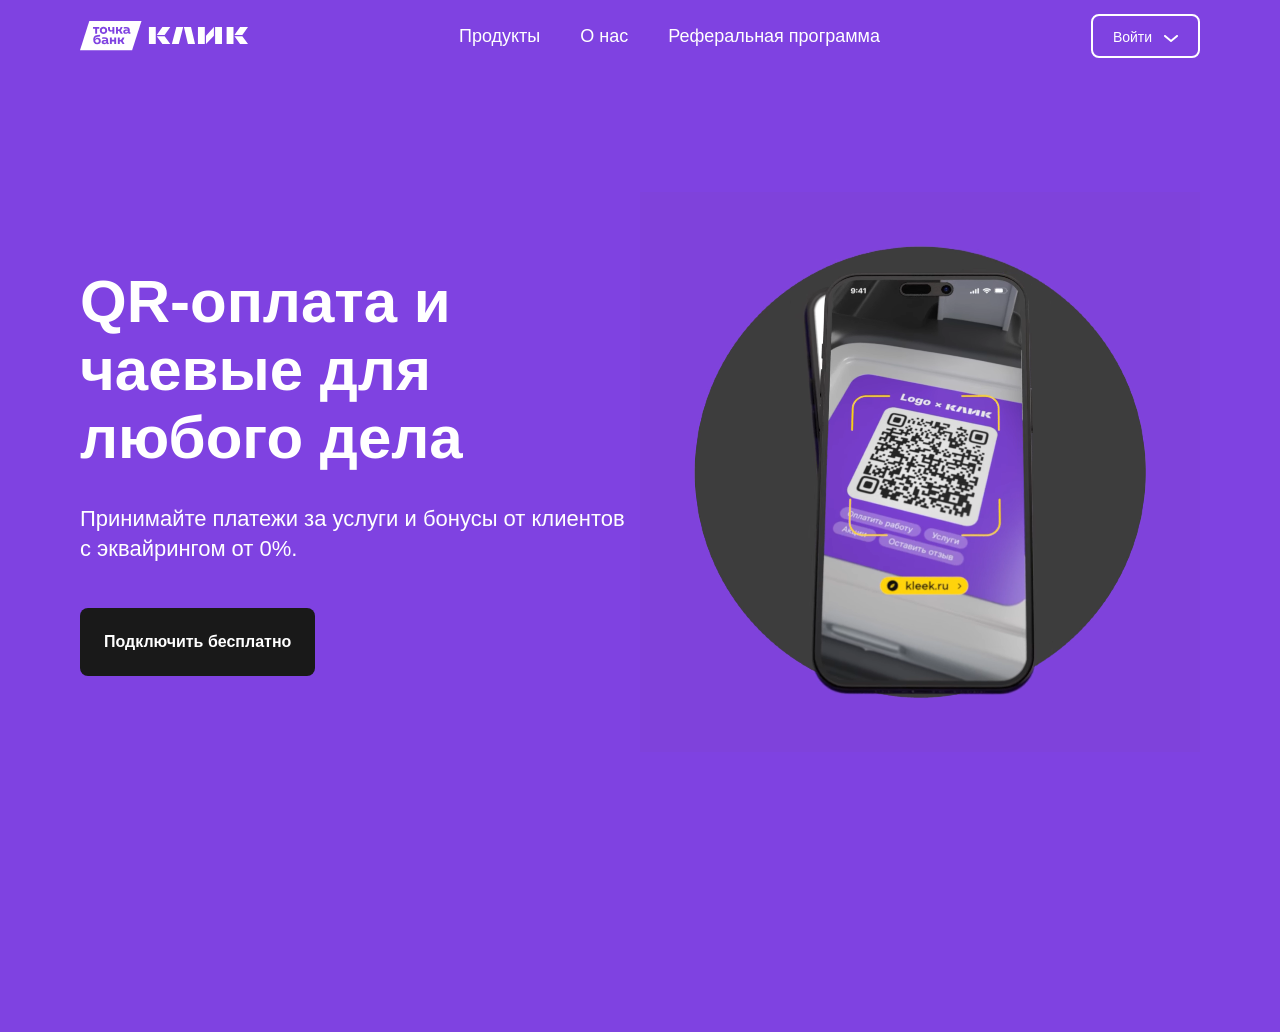
==== commit 2d5810a1: "Update hero.html" ====
--- a/hero.html
+++ b/hero.html
@@ -4358,8 +4358,9 @@
                 </div>
               </div>
               <div class="flex justify-center lg:order-2">
-                <picture class="block w-full">
-                  <source media="(min-width: 1280px)" src="/images/desktop/banners/hero_image.png" sizes="(min-width: 1280px) 630px, (min-width: 640px) 550px, 343px"><img src="images/mobile/banners/hero_image.png" alt="Открытое на смартфоне приложение Клик" class="w-full h-auto object-cover min-w-[auto] max-w-[343px] sm:min-w-[549.5px] xs:max-w-[549.5px] xl:max-w-[630px] w-full" style="aspect-ratio:686 / 700;" loading="eager" width="686" height="700" fetchpriority="high" sizes="(min-width: 1280px) 630px, (min-width: 640px) 550px, 343px" decoding="async"></picture>
+                <video class="pcard-img" autoplay loop muted playsinline>
+    <source src="Seq_1.webm" type="video/webm">
+  </video>
               </div>
             </div>
           </div>
@@ -4404,4 +4405,4 @@
   </script>
 </body>
 
-</html>+</html>
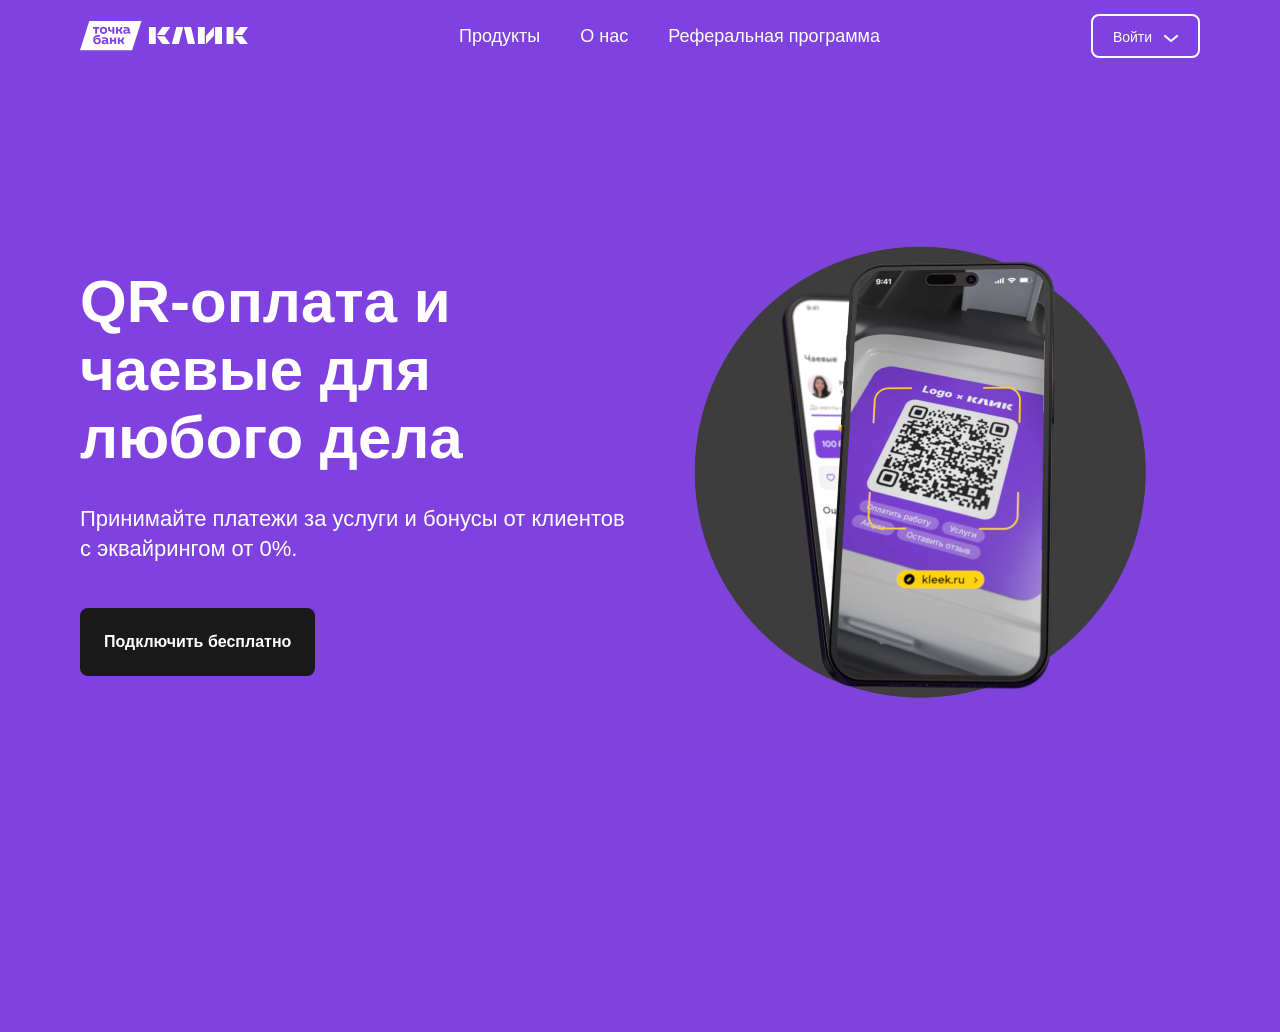
==== commit 6c92f290: "Update hero.html" ====
--- a/hero.html
+++ b/hero.html
@@ -4357,7 +4357,7 @@
                   <button class="app-button_large btn-black w-full lg:w-fit text-button-m whitespace-nowrap"> Подключить бесплатно </button>
                 </div>
               </div>
-              <div class="flex justify-center lg:order-2">
+              <div class="flex justify-center lg:order-2" style="background: url(ellips.png) no-repeat left top; background-size: contain;">
                 <video class="pcard-img" autoplay loop muted playsinline>
     <source src="Seq_1.webm" type="video/webm">
   </video>
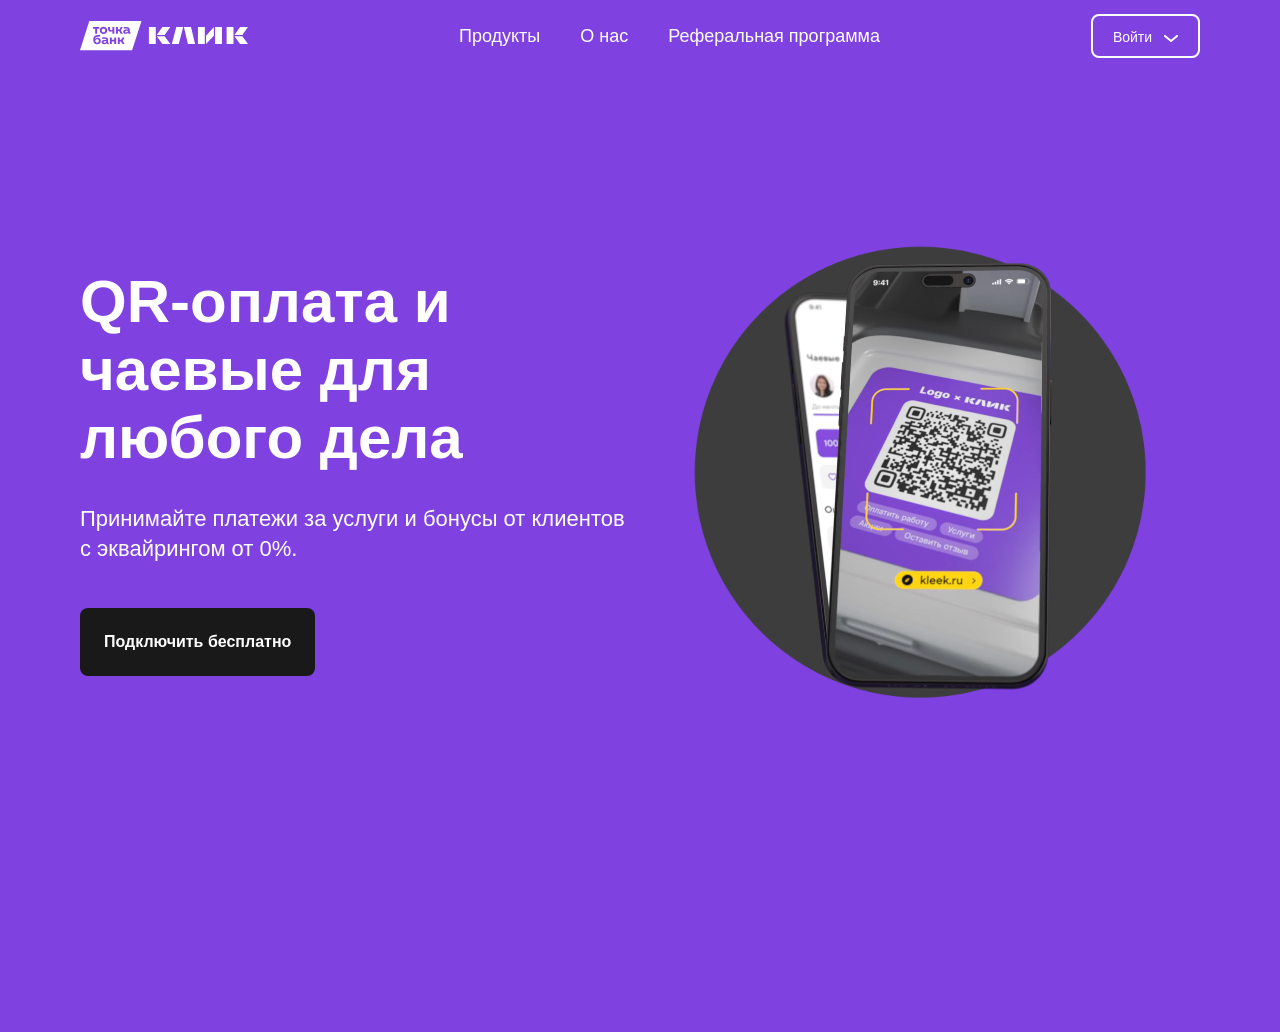
==== commit 174617e4: "Fix background image filename case sensitivity" ====
--- a/hero.html
+++ b/hero.html
@@ -4357,7 +4357,7 @@
                   <button class="app-button_large btn-black w-full lg:w-fit text-button-m whitespace-nowrap"> Подключить бесплатно </button>
                 </div>
               </div>
-              <div class="flex justify-center lg:order-2" style="background: url(ellips.png) no-repeat left top; background-size: contain;">
+              <div class="flex justify-center lg:order-2" style="background: url(Ellips.png) no-repeat left top; background-size: contain;">
                 <video class="pcard-img" autoplay loop muted playsinline>
     <source src="Seq_1.webm" type="video/webm">
   </video>
